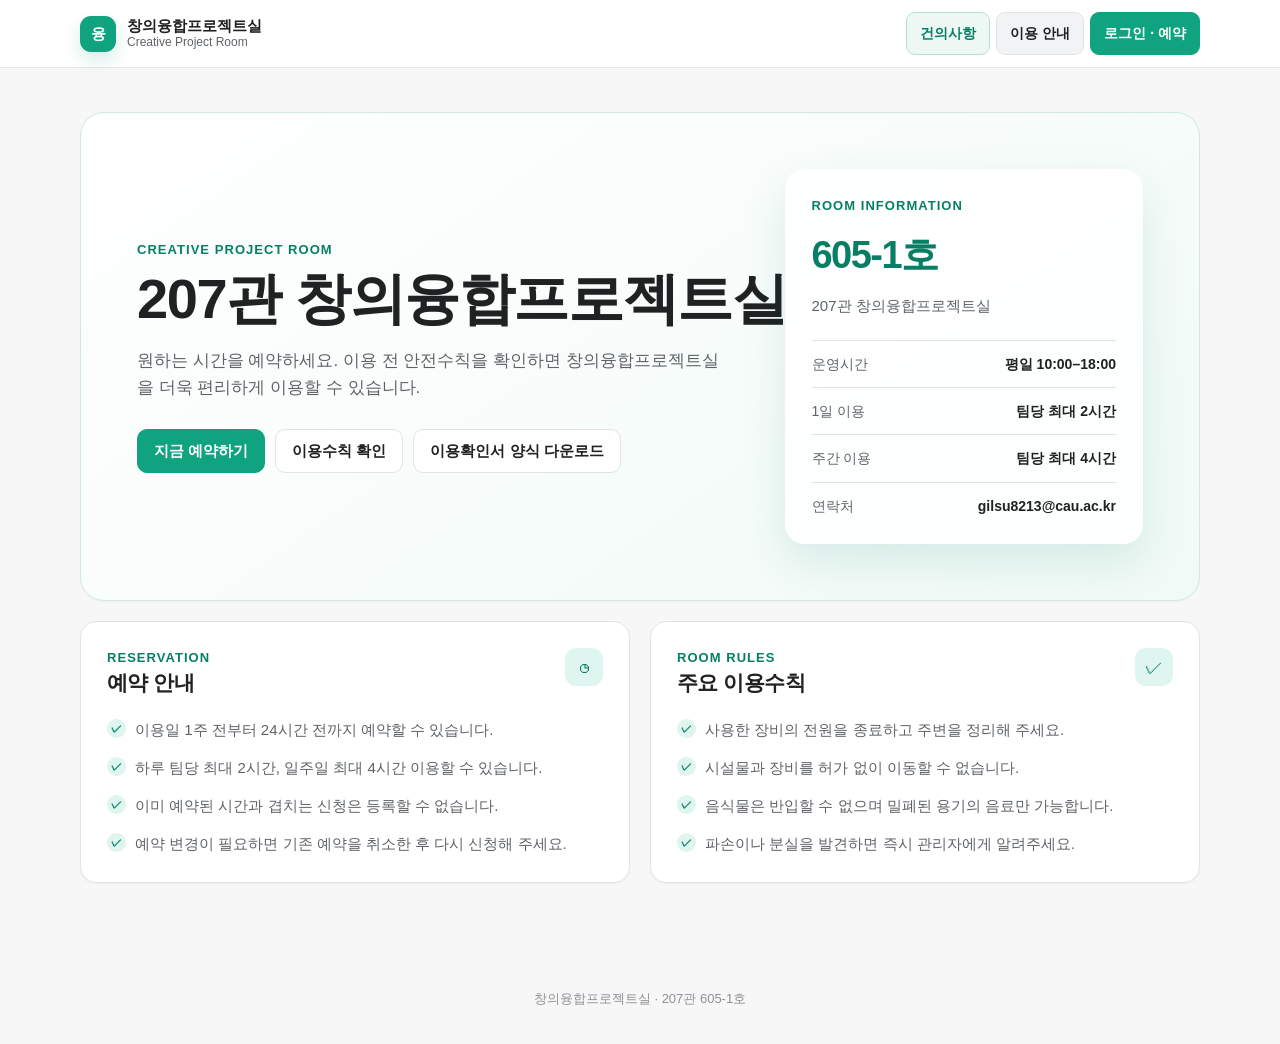
==== index.html @ ec9fcfc4 "0810_11" ====
<!DOCTYPE html>
<html lang="ko">
<head>
  <meta charset="UTF-8">
  <meta name="viewport" content="width=device-width, initial-scale=1.0">
  <meta
    name="description"
    content="창의융합프로젝트실 이용 안내와 온라인 예약 서비스"
  >
  <title>창의융합프로젝트실</title>
  <link rel="stylesheet" href="./styles/style.css?v=20260806-suggestion-titles">
</head>
<body>
  <header class="app-header">
    <a class="brand" href="./index.html" aria-label="창의융합프로젝트실 홈">
      <span class="brand-mark" aria-hidden="true">융</span>
      <span class="brand-copy">
        <strong>창의융합프로젝트실</strong>
        <small>Creative Project Room</small>
      </span>
    </a>

    <nav class="app-nav" aria-label="주요 메뉴">
      <a class="nav-suggestion" href="./suggestions.html">건의사항</a>
      <a href="./index.html" aria-current="page">이용 안내</a>
      <a class="nav-primary" href="./login.html">로그인 · 예약</a>
    </nav>
  </header>

  <main class="container">
    <section class="hero">
      <div class="hero-copy">
        <p class="eyebrow">Creative Project Room</p>
        <h1>207관 창의융합프로젝트실</h1>
        <p>
          원하는 시간을 예약하세요. 이용 전 안전수칙을 확인하면
          창의융합프로젝트실을 더욱 편리하게 이용할 수 있습니다.
        </p>

        <div class="hero-actions">
          <a class="button" href="./login.html">지금 예약하기</a>
          <a class="button button-secondary" href="#rules">이용수칙 확인</a>
          <a
            class="button button-secondary"
            href="./forms/usage-report-form.html"
            download="창의융합프로젝트실_이용확인서_양식.html"
          >이용확인서 양식 다운로드</a>
        </div>
      </div>

      <aside class="room-panel" aria-label="호실 요약 정보">
        <p class="eyebrow">Room information</p>
        <div class="room-number">605-1호</div>
        <p class="muted">207관 창의융합프로젝트실</p>

        <div class="room-facts">
          <div class="room-fact">
            <span>운영시간</span>
            <strong>평일 10:00–18:00</strong>
          </div>
          <div class="room-fact">
            <span>1일 이용</span>
            <strong>팀당 최대 2시간</strong>
          </div>
          <div class="room-fact">
            <span>주간 이용</span>
            <strong>팀당 최대 4시간</strong>
          </div>
          <div class="room-fact">
            <span>연락처</span>
            <strong>gilsu8213@cau.ac.kr</strong>
          </div>
        </div>
      </aside>
    </section>

    <div class="info-grid" id="rules">
      <section class="card">
        <div class="card-header">
          <div>
            <p class="eyebrow">Reservation</p>
            <h2>예약 안내</h2>
          </div>
          <span class="icon-box" aria-hidden="true">◷</span>
        </div>

        <ul class="rule-list">
          <li>이용일 1주 전부터 24시간 전까지 예약할 수 있습니다.</li>
          <li>하루 팀당 최대 2시간, 일주일 최대 4시간 이용할 수 있습니다.</li>
          <li>이미 예약된 시간과 겹치는 신청은 등록할 수 없습니다.</li>
          <li>예약 변경이 필요하면 기존 예약을 취소한 후 다시 신청해 주세요.</li>
        </ul>
      </section>

      <section class="card">
        <div class="card-header">
          <div>
            <p class="eyebrow">Room rules</p>
            <h2>주요 이용수칙</h2>
          </div>
          <span class="icon-box" aria-hidden="true">✓</span>
        </div>

        <ul class="rule-list">
          <li>사용한 장비의 전원을 종료하고 주변을 정리해 주세요.</li>
          <li>시설물과 장비를 허가 없이 이동할 수 없습니다.</li>
          <li>음식물은 반입할 수 없으며 밀폐된 용기의 음료만 가능합니다.</li>
          <li>파손이나 분실을 발견하면 즉시 관리자에게 알려주세요.</li>
        </ul>
      </section>
    </div>
  </main>

  <footer class="footer-note">
    창의융합프로젝트실 · 207관 605-1호
  </footer>
</body>
</html>
---- styles/style.css ----
:root {
  color-scheme: light;
  --bg: #f7f7f8;
  --surface: #ffffff;
  --surface-soft: #f2f3f5;
  --surface-accent: #edf8f5;
  --text: #202123;
  --text-soft: #5f6368;
  --text-faint: #8e9196;
  --border: #e2e3e5;
  --border-strong: #c9cbd0;
  --brand: #10a37f;
  --brand-dark: #087f65;
  --brand-soft: #dff5ef;
  --danger: #d92d20;
  --danger-dark: #b42318;
  --warning: #b54708;
  --warning-soft: #fff4e5;
  --success: #067647;
  --success-soft: #e9f8f0;
  --info: #175cd3;
  --info-soft: #eef4ff;
  --shadow-sm: 0 1px 2px rgba(16, 24, 40, 0.04);
  --shadow-md: 0 12px 32px rgba(16, 24, 40, 0.08);
  --radius-sm: 10px;
  --radius-md: 16px;
  --radius-lg: 24px;
}

* {
  box-sizing: border-box;
}

html {
  min-width: 320px;
  scroll-behavior: smooth;
}

body {
  min-height: 100vh;
  margin: 0;
  color: var(--text);
  background: var(--bg);
  font-family: Inter, Pretendard, -apple-system, BlinkMacSystemFont, "Segoe UI",
    Roboto, "Noto Sans KR", "Apple SD Gothic Neo", Arial, sans-serif;
  font-size: 15px;
  line-height: 1.6;
  -webkit-font-smoothing: antialiased;
}

a {
  color: inherit;
  text-decoration: none;
}

button,
input,
select,
textarea {
  font: inherit;
}

button,
.button {
  display: inline-flex;
  min-height: 44px;
  align-items: center;
  justify-content: center;
  gap: 8px;
  padding: 10px 16px;
  border: 1px solid var(--brand);
  border-radius: var(--radius-sm);
  color: #ffffff;
  background: var(--brand);
  font-weight: 700;
  line-height: 1.2;
  cursor: pointer;
  transition: background 160ms ease, border-color 160ms ease,
    box-shadow 160ms ease, transform 160ms ease;
}

button:hover,
.button:hover {
  border-color: var(--brand-dark);
  background: var(--brand-dark);
}

button:active,
.button:active {
  transform: translateY(1px);
}

button:focus-visible,
.button:focus-visible,
input:focus-visible,
select:focus-visible,
textarea:focus-visible,
a:focus-visible {
  outline: 3px solid rgba(16, 163, 127, 0.22);
  outline-offset: 2px;
}

button:disabled {
  opacity: 0.55;
  cursor: wait;
}

.button-secondary,
button.button-secondary,
.header-button {
  border-color: var(--border);
  color: var(--text);
  background: var(--surface);
}

.button-secondary:hover,
button.button-secondary:hover,
.header-button:hover {
  border-color: var(--border-strong);
  color: var(--text);
  background: var(--surface-soft);
}

.danger-button,
button.danger-button,
.cancel-button {
  border-color: #f0b4ae;
  color: var(--danger-dark);
  background: #fff5f4;
}

.danger-button:hover,
button.danger-button:hover,
.cancel-button:hover {
  border-color: var(--danger);
  color: #ffffff;
  background: var(--danger);
}

h1,
h2,
h3,
h4,
p {
  margin-top: 0;
}

h1,
h2,
h3,
h4 {
  letter-spacing: -0.025em;
  line-height: 1.3;
}

h1 {
  margin-bottom: 10px;
  font-size: clamp(28px, 4vw, 42px);
}

h2 {
  margin-bottom: 8px;
  font-size: 21px;
}

h3 {
  margin-bottom: 8px;
  font-size: 17px;
}

h4 {
  margin-bottom: 10px;
  font-size: 15px;
}

.muted {
  color: var(--text-soft);
}

.eyebrow {
  margin-bottom: 8px;
  color: var(--brand-dark);
  font-size: 13px;
  font-weight: 800;
  letter-spacing: 0.08em;
  text-transform: uppercase;
}

.container {
  width: min(1120px, calc(100% - 40px));
  margin: 0 auto;
  padding: 44px 0 72px;
}

.app-header {
  position: sticky;
  z-index: 30;
  top: 0;
  display: flex;
  min-height: 68px;
  align-items: center;
  justify-content: space-between;
  gap: 24px;
  padding: 12px max(24px, calc((100% - 1120px) / 2));
  border-bottom: 1px solid rgba(226, 227, 229, 0.9);
  background: rgba(255, 255, 255, 0.92);
  backdrop-filter: blur(14px);
}

.brand {
  display: inline-flex;
  min-width: 0;
  align-items: center;
  gap: 11px;
}

.brand-mark {
  display: inline-flex;
  width: 36px;
  height: 36px;
  flex: 0 0 36px;
  align-items: center;
  justify-content: center;
  border-radius: 11px;
  color: #ffffff;
  background: var(--brand);
  font-size: 15px;
  font-weight: 900;
  box-shadow: 0 8px 18px rgba(16, 163, 127, 0.18);
}

.brand-copy {
  display: grid;
  line-height: 1.25;
}

.brand-copy strong {
  overflow: hidden;
  font-size: 15px;
  text-overflow: ellipsis;
  white-space: nowrap;
}

.brand-copy small {
  color: var(--text-soft);
  font-size: 12px;
}

.app-nav {
  display: flex;
  align-items: center;
  gap: 6px;
}

.app-nav a,
.app-nav button {
  min-height: 40px;
  padding: 9px 13px;
  border: 1px solid transparent;
  border-radius: 9px;
  color: var(--text-soft);
  background: transparent;
  font-size: 14px;
  font-weight: 700;
}

.app-nav a:hover,
.app-nav button:hover,
.app-nav a[aria-current="page"] {
  border-color: var(--border);
  color: var(--text);
  background: var(--surface-soft);
}

.app-nav .nav-suggestion {
  border-color: #b7ded4;
  color: var(--brand-dark);
  background: var(--surface-accent);
}

.app-nav .nav-suggestion:hover {
  border-color: var(--brand);
  color: #ffffff;
  background: var(--brand);
}

.app-nav .nav-primary {
  border-color: var(--brand);
  color: #ffffff;
  background: var(--brand);
}

.app-nav .nav-primary:hover {
  border-color: var(--brand-dark);
  color: #ffffff;
  background: var(--brand-dark);
}

.page-heading {
  display: flex;
  align-items: end;
  justify-content: space-between;
  gap: 24px;
  margin-bottom: 28px;
}

.page-heading h1 {
  margin-bottom: 7px;
}

.page-heading p {
  max-width: 680px;
  margin-bottom: 0;
  color: var(--text-soft);
}

.card {
  padding: 26px;
  border: 1px solid var(--border);
  border-radius: var(--radius-md);
  background: var(--surface);
  box-shadow: var(--shadow-sm);
}

.card + .card {
  margin-top: 20px;
}

.card-header {
  display: flex;
  align-items: start;
  justify-content: space-between;
  gap: 16px;
  margin-bottom: 22px;
}

.card-header h2,
.card-header p {
  margin-bottom: 0;
}

.icon-box {
  display: inline-flex;
  width: 38px;
  height: 38px;
  flex: 0 0 38px;
  align-items: center;
  justify-content: center;
  border-radius: 11px;
  color: var(--brand-dark);
  background: var(--brand-soft);
  font-size: 18px;
}

form {
  display: grid;
  gap: 18px;
}

.form-grid {
  display: grid;
  grid-template-columns: repeat(2, minmax(0, 1fr));
  gap: 18px;
}

.field,
label {
  display: grid;
  gap: 7px;
  color: #34363a;
  font-size: 14px;
  font-weight: 700;
}

.field-full {
  grid-column: 1 / -1;
}

input,
select,
textarea {
  width: 100%;
  min-height: 46px;
  padding: 11px 13px;
  border: 1px solid var(--border-strong);
  border-radius: var(--radius-sm);
  color: var(--text);
  background: var(--surface);
  font-size: 15px;
  font-weight: 400;
  outline: none;
  transition: border-color 160ms ease, box-shadow 160ms ease;
}

input::placeholder,
textarea::placeholder {
  color: #a0a3a8;
}

input:hover,
select:hover,
textarea:hover {
  border-color: #aeb1b7;
}

input:focus,
select:focus,
textarea:focus {
  border-color: var(--brand);
  box-shadow: 0 0 0 3px rgba(16, 163, 127, 0.12);
}

input[aria-invalid="true"],
textarea[aria-invalid="true"] {
  border-color: #dc2626;
  box-shadow: 0 0 0 3px rgba(220, 38, 38, 0.1);
}

.professor-name-input {
  display: flex;
  overflow: hidden;
  width: min(100%, 175px);
  min-width: 0;
  border: 1px solid var(--border-strong);
  border-radius: var(--radius-sm);
  background: var(--surface);
  transition: border-color 160ms ease, box-shadow 160ms ease;
}

.professor-name-input:hover {
  border-color: #aeb1b7;
}

.professor-name-input:focus-within {
  border-color: var(--brand);
  box-shadow: 0 0 0 3px rgba(16, 163, 127, 0.12);
}

.professor-name-input input {
  flex: 1 1 88px;
  width: 88px;
  min-width: 0;
  border: 0;
  border-radius: 0;
  box-shadow: none;
}

.professor-name-input input:hover,
.professor-name-input input:focus {
  border-color: transparent;
  box-shadow: none;
}

.professor-name-suffix {
  display: inline-flex;
  flex: 0 0 auto;
  align-items: center;
  padding: 0 14px;
  border-left: 1px solid var(--border);
  color: var(--text-soft);
  background: var(--surface-soft);
  font-size: 14px;
  font-weight: 700;
  user-select: none;
}

.professor-name-input:has(input[aria-invalid="true"]) {
  border-color: #dc2626;
  box-shadow: 0 0 0 3px rgba(220, 38, 38, 0.1);
}

button[aria-invalid="true"],
.checkbox-label input[aria-invalid="true"] {
  outline: 2px solid #dc2626;
  outline-offset: 2px;
}

textarea {
  min-height: 110px;
  resize: vertical;
}

input[type="file"] {
  min-height: auto;
  padding: 8px;
  background: var(--surface-soft);
}

input[type="file"]::file-selector-button {
  margin-right: 10px;
  padding: 7px 11px;
  border: 1px solid var(--border);
  border-radius: 8px;
  color: var(--text);
  background: var(--surface);
  font-weight: 700;
  cursor: pointer;
}

.checkbox-label {
  display: flex;
  align-items: flex-start;
  gap: 10px;
  padding: 13px 14px;
  border: 1px solid var(--border);
  border-radius: var(--radius-sm);
  color: var(--text-soft);
  background: var(--surface-soft);
  font-weight: 500;
}

.checkbox-label input {
  width: 18px;
  min-height: 18px;
  margin-top: 2px;
  accent-color: var(--brand);
}

.reservation-rules-notice {
  padding: 18px 20px;
  border: 1px solid #f1d3a8;
  border-radius: var(--radius-sm);
  background: #fffaf2;
}

.reservation-rules-heading {
  display: flex;
  align-items: flex-start;
  gap: 12px;
}

.reservation-rules-icon {
  display: inline-flex;
  width: 24px;
  height: 24px;
  flex: 0 0 24px;
  align-items: center;
  justify-content: center;
  border-radius: 50%;
  color: #ffffff;
  background: var(--warning);
  font-size: 14px;
  font-weight: 900;
  line-height: 1;
}

.reservation-rules-heading h3 {
  margin: 0;
  font-size: 16px;
}

.reservation-rules-heading p {
  margin: 2px 0 0;
  color: var(--text-soft);
  font-size: 13px;
}

.reservation-rules-list {
  display: grid;
  gap: 7px;
  margin: 14px 0 0;
  padding-left: 22px;
  color: var(--text-soft);
  font-size: 14px;
}

.reservation-rules-list li::marker {
  color: var(--warning);
}

.form-actions {
  display: flex;
  align-items: center;
  justify-content: flex-end;
  gap: 10px;
}

.form-actions button {
  min-width: 132px;
}

.headcount-fieldset {
  min-width: 0;
  margin: 0;
  padding: 0;
  border: 0;
}

.headcount-fieldset legend {
  padding: 0;
  color: #34363a;
  font-size: 14px;
  font-weight: 700;
}

.field-help {
  margin: 2px 0 0;
  color: var(--text-soft);
  font-size: 13px;
  font-weight: 400;
}

.reservation-calendar {
  position: relative;
}

.reservation-date-heading {
  display: flex;
  align-items: center;
  justify-content: flex-start;
  gap: 8px 16px;
  flex-wrap: wrap;
}

.calendar-status-legend {
  display: flex;
  align-items: center;
  gap: 12px;
  color: var(--text-soft);
  font-size: 11px;
  font-weight: 500;
}

.calendar-status-legend span {
  display: inline-flex;
  align-items: center;
  gap: 5px;
  white-space: nowrap;
}

.calendar-status-legend i {
  display: inline-block;
  width: 11px;
  height: 11px;
  border: 1px solid var(--border-strong);
  border-radius: 3px;
  background: #ffffff;
}

.calendar-status-legend i.selected {
  border-color: var(--brand);
  background: var(--brand);
}

.calendar-status-legend i.unavailable {
  border-color: #d7d9dc;
  background: #e8e9eb;
}

.calendar-input {
  display: flex;
  width: 100%;
  min-height: 46px;
  align-items: center;
  justify-content: space-between;
  padding: 11px 13px;
  border: 1px solid var(--border-strong);
  border-radius: var(--radius-sm);
  color: var(--text-faint) !important;
  background: #ffffff !important;
  box-shadow: none;
  font-size: 15px;
  font-weight: 400;
  text-align: left;
}

.calendar-input:hover,
.calendar-input[aria-expanded="true"] {
  border-color: var(--brand);
  color: var(--text) !important;
  background: #ffffff !important;
}

.calendar-input[aria-expanded="true"] {
  box-shadow: 0 0 0 3px rgba(16, 163, 127, 0.12);
}

.calendar-input.has-value {
  color: var(--text) !important;
}

.calendar-icon {
  display: block;
  width: 17px;
  height: 17px;
  flex: 0 0 17px;
  color: var(--text);
  fill: none;
  stroke: currentColor;
  stroke-linecap: round;
  stroke-linejoin: round;
  stroke-width: 1.8;
}

.calendar-popover {
  position: absolute;
  z-index: 40;
  top: calc(100% + 6px);
  left: 0;
  width: min(320px, calc(100vw - 56px));
  padding: 14px;
  border: 1px solid var(--border-strong);
  border-radius: 12px;
  background: #ffffff;
  box-shadow: var(--shadow-md);
}

.calendar-popover[hidden] {
  display: none;
}

.calendar-header {
  display: grid;
  grid-template-columns: 34px minmax(0, 1fr) 34px;
  align-items: center;
  gap: 8px;
  margin-bottom: 10px;
}

.calendar-header strong {
  color: var(--text);
  text-align: center;
  font-size: 14px;
}

.calendar-header button {
  min-width: 34px;
  min-height: 34px;
  padding: 0;
  border-color: transparent;
  color: var(--text) !important;
  background: #ffffff !important;
  box-shadow: none;
  font-size: 22px;
}

.calendar-header button:not(:disabled):hover {
  border-color: var(--border);
  background: var(--surface-soft) !important;
}

.calendar-header button:disabled {
  color: #c3c5c9 !important;
  background: #ffffff !important;
  cursor: not-allowed;
  opacity: 1;
}

.calendar-weekdays,
.calendar-days {
  display: grid;
  grid-template-columns: repeat(7, minmax(0, 1fr));
  gap: 4px;
}

.calendar-weekdays {
  margin-bottom: 5px;
}

.calendar-weekdays span {
  color: var(--text-soft);
  text-align: center;
  font-size: 12px;
  font-weight: 700;
}

.calendar-weekdays span:first-child,
.calendar-weekdays span:last-child {
  color: #9a9da2;
}

.calendar-day,
.calendar-day-empty {
  min-width: 0;
  min-height: 34px;
}

.calendar-day {
  padding: 0;
  border-color: transparent;
  border-radius: 8px;
  color: var(--text) !important;
  background: #ffffff !important;
  box-shadow: none;
  font-size: 13px;
  font-weight: 600;
}

.calendar-day:not(:disabled):hover {
  border-color: var(--brand);
  color: var(--brand-dark) !important;
  background: var(--surface-accent) !important;
}

.calendar-day.selected {
  border-color: var(--brand);
  color: #ffffff !important;
  background: var(--brand) !important;
}

.calendar-day:disabled,
.calendar-day.weekend,
.calendar-day.outside-range {
  border-color: transparent;
  color: #a9acb1 !important;
  background: #eceef0 !important;
  cursor: not-allowed;
  opacity: 1;
  transform: none;
}

.headcount-picker {
  display: grid;
  grid-template-columns: repeat(10, minmax(48px, 1fr));
  gap: 8px;
  margin-top: 8px;
}

.headcount-picker button {
  min-width: 0;
  min-height: 44px;
  padding: 9px 6px;
  border-color: var(--border-strong);
  color: var(--text-soft);
  background: var(--surface);
  font-size: 14px;
}

.headcount-picker button:hover {
  border-color: var(--brand);
  color: var(--brand-dark);
  background: var(--surface-accent);
}

.headcount-picker button.selected {
  border-color: var(--brand);
  color: #ffffff;
  background: var(--brand);
  box-shadow: 0 5px 14px rgba(16, 163, 127, 0.2);
}

.participants-section {
  padding: 20px;
  border: 1px solid #cfe8e1;
  border-radius: 14px;
  background: #f7fcfa;
}

.participants-section[hidden] {
  display: none;
}

.participants-heading {
  display: flex;
  align-items: flex-start;
  justify-content: space-between;
  gap: 16px;
}

.participants-heading h3,
.participants-heading p {
  margin-bottom: 0;
}

.participant-fields {
  display: grid;
  gap: 12px;
  margin-top: 16px;
}

.participant-card {
  display: grid;
  grid-template-columns: 46px minmax(0, 1fr);
  align-items: center;
  gap: 14px;
  padding: 15px;
  border: 1px solid var(--border);
  border-radius: 12px;
  background: var(--surface);
}

.participant-number {
  display: inline-flex;
  width: 40px;
  height: 40px;
  align-items: center;
  justify-content: center;
  border-radius: 50%;
  color: var(--brand-dark);
  background: var(--brand-soft);
  font-size: 13px;
  font-weight: 900;
}

.participant-primary-info {
  display: grid;
  grid-template-columns: repeat(3, minmax(0, 1fr));
  gap: 8px 18px;
}

.participant-primary-info span {
  display: block;
  color: var(--text-faint);
  font-size: 12px;
}

.participant-primary-info strong {
  display: block;
  color: var(--text);
  font-size: 14px;
}

.participant-inputs {
  display: grid;
  grid-template-columns: repeat(3, minmax(0, 1fr));
  gap: 12px;
}

.participant-inputs label {
  font-size: 13px;
}

.participant-inputs input {
  min-height: 42px;
  font-size: 14px;
}

.time-slot-fieldset {
  min-width: 0;
  margin: 0;
  padding: 0;
  border: 0;
}

.time-slot-fieldset legend {
  padding: 0;
  color: #34363a;
  font-size: 14px;
  font-weight: 700;
}

.time-slot-legend {
  display: flex;
  flex-wrap: wrap;
  gap: 14px;
  margin: 12px 0;
  color: var(--text-soft);
  font-size: 12px;
  font-weight: 500;
}

.time-slot-legend span {
  display: inline-flex;
  align-items: center;
  gap: 6px;
}

.time-slot-legend i {
  display: inline-block;
  width: 11px;
  height: 11px;
  border: 1px solid var(--border-strong);
  border-radius: 3px;
  background: var(--surface);
}

.time-slot-legend i.selected {
  border-color: var(--brand);
  background: var(--brand);
}

.time-slot-legend i.unavailable {
  border-color: #d0d2d6;
  background: #dfe1e4;
}

.reservation-date-fieldset {
  min-width: 0;
  margin: 0;
  padding: 0;
  border: 0;
}

.reservation-date-fieldset legend {
  padding: 0;
  color: #34363a;
  font-size: 14px;
  font-weight: 700;
}

.reservation-date-picker {
  display: grid;
  grid-template-columns: repeat(7, minmax(72px, 1fr));
  gap: 8px;
  margin-top: 8px;
}

.time-choice-columns {
  display: grid;
  grid-template-columns: repeat(2, minmax(0, 1fr));
  gap: 20px;
}

.time-choice-group {
  min-width: 0;
}

.time-choice-group h3 {
  margin: 0;
  color: var(--text);
  font-size: 14px;
  font-weight: 800;
}

.time-choice-picker {
  display: grid;
  grid-template-columns: repeat(4, minmax(48px, 1fr));
  gap: 8px;
  margin-top: 8px;
}

.reservation-date-picker button,
.time-choice-picker button {
  min-width: 0;
  min-height: 44px;
  padding: 9px 6px;
  border-color: var(--border-strong);
  color: var(--text-soft) !important;
  background: #ffffff !important;
  font-size: 14px;
}

.reservation-date-picker button span,
.time-choice-picker button span {
  font-size: 14px;
  font-weight: 700;
  white-space: nowrap;
}

.reservation-date-picker button small {
  display: block;
  margin-top: 2px;
  color: var(--text-faint);
  font-size: 11px;
  font-weight: 500;
}

.reservation-date-picker button:not(:disabled):hover,
.time-choice-picker button:not(:disabled):hover {
  border-color: var(--brand);
  color: var(--brand-dark) !important;
  background: var(--surface-accent) !important;
}

.reservation-date-picker button.selected,
.time-choice-picker button.selected {
  border-color: var(--brand);
  color: #ffffff !important;
  background: var(--brand) !important;
  box-shadow: 0 5px 14px rgba(16, 163, 127, 0.2);
}

.reservation-date-picker button.selected small {
  color: rgba(255, 255, 255, 0.82);
}

.reservation-date-picker button:disabled,
.time-choice-picker button:disabled {
  border-color: #d7d9dc;
  color: #8b8e93 !important;
  background: #e8e9eb !important;
  box-shadow: none;
  cursor: not-allowed;
  opacity: 1;
  transform: none;
}

.reservation-date-picker button:disabled small {
  color: #92959a;
}

.final-time-summary {
  display: flex;
  align-items: center;
  justify-content: space-between;
  gap: 16px;
  margin-top: 16px;
  padding: 13px 15px;
  border: 1px solid var(--border);
  border-radius: 10px;
  color: var(--text-soft);
  background: var(--surface-soft);
  font-size: 14px;
}

.final-time-summary strong {
  color: var(--text);
  text-align: right;
}

.final-time-summary.complete {
  border-color: #b9ded4;
  background: var(--brand-soft);
}

.final-time-summary.complete strong {
  color: var(--brand-dark);
}

.time-slot-message {
  min-height: 22px;
  margin: 10px 0 0;
  color: var(--text-soft);
  font-size: 13px;
  font-weight: 500;
}

.time-slot-message.success {
  color: var(--success);
}

.time-slot-message.error {
  color: var(--danger-dark);
}

.form-message,
[id$="-message"] {
  min-height: 24px;
  margin: 14px 0 0;
  color: var(--text-soft);
  font-size: 14px;
}

.form-message.success,
[id$="-message"].success {
  color: var(--success);
}

.form-message.error,
[id$="-message"].error,
.error-message {
  color: var(--danger-dark);
}

.message {
  padding: 13px 15px;
  margin-bottom: 20px;
  border: 1px solid #c7d7fe;
  border-radius: var(--radius-sm);
  color: var(--info);
  background: var(--info-soft);
}

.message:empty {
  display: none;
}

.message.error-message {
  border-color: #fecdca;
  background: #fff4f3;
}

/* Login */
.auth-page {
  display: grid;
  min-height: 100vh;
  place-items: center;
  padding: 28px;
  background:
    radial-gradient(circle at 15% 15%, rgba(16, 163, 127, 0.11), transparent 28%),
    radial-gradient(circle at 85% 85%, rgba(16, 163, 127, 0.08), transparent 30%),
    var(--bg);
}

.auth-shell {
  display: grid;
  width: min(960px, 100%);
  min-height: 660px;
  grid-template-columns: minmax(0, 0.92fr) minmax(420px, 1.08fr);
  overflow: hidden;
  border: 1px solid var(--border);
  border-radius: var(--radius-lg);
  background: var(--surface);
  box-shadow: var(--shadow-md);
}

.auth-intro {
  display: flex;
  flex-direction: column;
  justify-content: space-between;
  padding: 44px;
  color: #ffffff;
  background: linear-gradient(145deg, #087f65, #10a37f 62%, #36b99a);
}

.auth-intro .brand-mark {
  color: var(--brand-dark);
  background: #ffffff;
}

.auth-intro .brand-copy small {
  color: rgba(255, 255, 255, 0.76);
}

.auth-intro-copy h1 {
  max-width: 420px;
  margin-bottom: 16px;
  font-size: clamp(30px, 4vw, 44px);
}

.auth-intro-copy p {
  max-width: 410px;
  margin-bottom: 0;
  color: rgba(255, 255, 255, 0.82);
  font-size: 16px;
}

.auth-note {
  margin-bottom: 0;
  color: rgba(255, 255, 255, 0.76);
  font-size: 13px;
}

.auth-card {
  display: flex;
  min-width: 0;
  flex-direction: column;
  justify-content: center;
  padding: 44px;
}

.auth-tabs {
  display: grid;
  grid-template-columns: repeat(2, 1fr);
  gap: 4px;
  margin-bottom: 28px;
  padding: 4px;
  border-radius: 12px;
  background: var(--surface-soft);
}

.auth-tab {
  min-height: 40px;
  border-color: transparent;
  color: var(--text-soft);
  background: transparent;
}

.auth-tab:hover {
  border-color: transparent;
  color: var(--text);
  background: rgba(255, 255, 255, 0.7);
}

.auth-tab.active {
  border-color: var(--border);
  color: var(--text);
  background: var(--surface);
  box-shadow: var(--shadow-sm);
}

.auth-panel[hidden] {
  display: none;
}

.auth-panel h2 {
  margin-bottom: 5px;
  font-size: 25px;
}

.auth-panel > p {
  margin-bottom: 24px;
  color: var(--text-soft);
}

.auth-panel form button[type="submit"] {
  width: 100%;
  margin-top: 4px;
}

/* Home */
.hero {
  display: grid;
  min-height: 440px;
  grid-template-columns: minmax(0, 1.25fr) minmax(300px, 0.75fr);
  align-items: center;
  gap: 50px;
  padding: 56px;
  overflow: hidden;
  border: 1px solid #cfe8e1;
  border-radius: var(--radius-lg);
  background: linear-gradient(145deg, #ffffff 0%, #f0faf7 100%);
  box-shadow: var(--shadow-sm);
}

.hero h1 {
  max-width: none;
  margin-bottom: 18px;
  font-size: clamp(36px, 5.3vw, 56px);
  line-height: 1.08;
  white-space: nowrap;
}

.hero-copy > p:not(.eyebrow) {
  max-width: 620px;
  margin-bottom: 28px;
  color: var(--text-soft);
  font-size: 17px;
}

.hero-actions {
  display: flex;
  flex-wrap: wrap;
  gap: 10px;
}

.room-panel {
  padding: 26px;
  border: 1px solid rgba(255, 255, 255, 0.9);
  border-radius: 20px;
  background: rgba(255, 255, 255, 0.82);
  box-shadow: 0 18px 45px rgba(8, 127, 101, 0.12);
}

.room-panel .room-number {
  margin-bottom: 8px;
  color: var(--brand-dark);
  font-size: 38px;
  font-weight: 900;
  letter-spacing: -0.04em;
}

.room-facts {
  display: grid;
  gap: 12px;
  margin-top: 22px;
}

.room-fact {
  display: flex;
  align-items: center;
  justify-content: space-between;
  gap: 16px;
  padding-top: 12px;
  border-top: 1px solid var(--border);
  color: var(--text-soft);
  font-size: 14px;
}

.room-fact strong {
  color: var(--text);
}

.info-grid {
  display: grid;
  grid-template-columns: repeat(2, minmax(0, 1fr));
  gap: 20px;
  margin-top: 20px;
}

.info-grid > .card {
  height: 100%;
}

.info-grid > .card + .card {
  margin-top: 0;
}

.rule-list {
  display: grid;
  gap: 14px;
  margin: 22px 0 0;
  padding: 0;
  list-style: none;
}

.rule-list li {
  position: relative;
  padding-left: 28px;
  color: var(--text-soft);
}

.rule-list li::before {
  position: absolute;
  top: 1px;
  left: 0;
  display: inline-flex;
  width: 19px;
  height: 19px;
  align-items: center;
  justify-content: center;
  border-radius: 50%;
  color: var(--brand-dark);
  background: var(--brand-soft);
  content: "✓";
  font-size: 11px;
  font-weight: 900;
}

/* Reservation */
.reservation-layout {
  display: grid;
  grid-template-columns: minmax(0, 1fr);
  align-items: start;
}

.sidebar-stack {
  position: sticky;
  top: 92px;
}

.sidebar-stack .card {
  padding: 22px;
}

.sidebar-stack form {
  gap: 12px;
}

.sidebar-stack button {
  width: 100%;
}

#booked-slots {
  display: grid;
  gap: 10px;
  margin-top: 16px;
}

#booked-slots > p,
.booked-slot {
  margin: 0;
  padding: 11px 12px;
  border: 1px solid var(--border);
  border-radius: 10px;
  color: var(--text-soft);
  background: var(--surface-soft);
  font-size: 13px;
}

.booked-slot strong,
.booked-slot span {
  display: block;
}

.booked-slot strong {
  color: var(--text);
}

.form-card {
  padding: 32px;
}

/* My reservations */
#reservation-list {
  display: grid;
  gap: 20px;
}

#reservation-list .card + .card {
  margin-top: 0;
}

.reservation-card {
  padding: 28px;
}

.reservation-heading {
  display: flex;
  align-items: flex-start;
  justify-content: space-between;
  gap: 16px;
  padding-bottom: 18px;
  border-bottom: 1px solid var(--border);
}

.reservation-heading h2,
.reservation-heading h3,
.reservation-heading p {
  margin-bottom: 0;
}

.reservation-status-group {
  display: flex;
  flex-wrap: wrap;
  justify-content: flex-end;
  gap: 7px;
}

.reservation-meta {
  display: grid;
  grid-template-columns: repeat(4, minmax(0, 1fr));
  gap: 12px;
  margin: 18px 0;
}

.meta-item {
  padding: 13px;
  border-radius: 11px;
  background: var(--surface-soft);
}

.meta-item span {
  display: block;
  margin-bottom: 3px;
  color: var(--text-faint);
  font-size: 12px;
}

.meta-item strong {
  display: block;
  overflow-wrap: anywhere;
  font-size: 14px;
}

.workflow-grid {
  display: grid;
  grid-template-columns: repeat(3, minmax(0, 1fr));
  gap: 14px;
  margin-top: 22px;
}

.workflow-panel {
  padding: 18px;
  border: 1px solid var(--border);
  border-radius: 13px;
  background: #fcfcfd;
}

.workflow-panel h3 {
  margin-bottom: 4px;
}

.workflow-panel > p {
  margin-bottom: 14px;
  color: var(--text-soft);
  font-size: 13px;
}

.workflow-panel form {
  gap: 10px;
}

.workflow-panel input,
.workflow-panel textarea {
  min-height: 42px;
  font-size: 14px;
}

.workflow-panel textarea {
  min-height: 75px;
}

.workflow-panel button {
  width: 100%;
}

.participant-upload-list {
  display: grid;
  gap: 10px;
  margin-top: 12px;
}

.participant-upload-row {
  display: grid;
  gap: 10px;
  padding: 12px;
  border: 1px solid var(--border);
  border-radius: 10px;
  background: var(--surface);
}

.participant-upload-name {
  display: flex;
  align-items: center;
  justify-content: space-between;
  gap: 10px;
}

.participant-upload-name span {
  color: var(--text-soft);
  font-size: 12px;
}

.participant-upload-row form {
  gap: 8px;
}

.workflow-state-note,
.workflow-status-description,
.workflow-review-note {
  display: block;
  padding: 10px 11px;
  border-radius: 9px;
  color: var(--text-soft);
  background: var(--surface-soft);
  font-size: 12px;
}

.workflow-review-note {
  color: var(--danger-dark);
  background: #fff4f3;
}

.reservation-actions {
  display: flex;
  justify-content: flex-end;
}

/* Suggestions */
.suggestion-layout {
  display: grid;
  grid-template-columns: minmax(280px, 0.8fr) minmax(0, 1.45fr);
  align-items: start;
  gap: 20px;
}

.suggestion-form-card {
  position: sticky;
  top: 92px;
}

.suggestion-form-card textarea {
  min-height: 210px;
}

.suggestion-form-card .optional {
  color: var(--text-faint);
  font-size: 12px;
  font-weight: 600;
}

.suggestion-login-prompt {
  display: grid;
  justify-items: start;
  gap: 8px;
  padding: 20px;
  border: 1px solid #cfe8e1;
  border-radius: 13px;
  background: var(--surface-accent);
}

.suggestion-login-prompt[hidden] {
  display: none;
}

.suggestion-login-prompt p {
  margin: 0 0 8px;
  color: var(--text-soft);
  font-size: 13px;
}

.suggestion-list-card {
  min-width: 0;
}

.suggestion-list-heading {
  display: flex;
  align-items: flex-start;
  justify-content: space-between;
  gap: 18px;
  padding-bottom: 20px;
  border-bottom: 1px solid var(--border);
}

.suggestion-list-heading h2,
.suggestion-list-heading p {
  margin-bottom: 0;
}

.suggestion-list-actions {
  display: flex;
  align-items: center;
  gap: 8px;
}

.suggestion-refresh-button {
  min-height: 36px;
  padding: 7px 11px;
  font-size: 12px;
}

.suggestion-list {
  display: grid;
  gap: 12px;
  padding-top: 20px;
}

.suggestion-post {
  padding: 20px;
  border: 1px solid var(--border);
  border-radius: 13px;
  background: var(--surface);
  transition: border-color 160ms ease, box-shadow 160ms ease;
}

.suggestion-post:hover {
  border-color: #cfe0db;
  box-shadow: var(--shadow-sm);
}

.suggestion-post-header {
  display: flex;
  align-items: flex-start;
  justify-content: space-between;
  gap: 14px;
}

.suggestion-post-header h3 {
  overflow-wrap: anywhere;
  margin-bottom: 5px;
  font-size: 17px;
}

.suggestion-post-header p {
  display: flex;
  flex-wrap: wrap;
  gap: 5px;
  margin: 0;
  color: var(--text-faint);
  font-size: 12px;
}

.suggestion-owner-badge {
  padding: 1px 6px;
  border-radius: 999px;
  color: var(--brand-dark);
  background: var(--brand-soft);
  font-weight: 800;
}

.suggestion-image-preview,
.suggestion-post-images {
  display: grid;
  grid-template-columns: repeat(3, minmax(0, 1fr));
  gap: 9px;
}

.suggestion-image-preview[hidden] {
  display: none;
}

.suggestion-image-preview {
  margin-bottom: 18px;
}

.suggestion-image-preview-item {
  min-width: 0;
  margin: 0;
}

.suggestion-image-preview-item img,
.suggestion-post-images img {
  display: block;
  width: 100%;
  aspect-ratio: 4 / 3;
  border: 1px solid var(--border);
  border-radius: 9px;
  background: var(--surface-soft);
  object-fit: cover;
}

.suggestion-image-preview-item figcaption {
  overflow: hidden;
  margin-top: 5px;
  color: var(--text-faint);
  font-size: 11px;
  text-overflow: ellipsis;
  white-space: nowrap;
}

.suggestion-post-images {
  margin-top: 12px;
}

.suggestion-post-images a {
  overflow: hidden;
  border-radius: 9px;
}

.suggestion-post-images a:hover img {
  border-color: var(--brand);
  filter: brightness(0.96);
}

.suggestion-image-error {
  margin: 12px 0 0;
  padding: 10px 12px;
  border-radius: 9px;
  color: var(--danger-dark);
  background: #fff4f3;
  font-size: 12px;
}

.suggestion-post-content {
  overflow-wrap: anywhere;
  margin: 16px 0 0;
  padding-top: 16px;
  border-top: 1px solid var(--border);
  color: var(--text-soft);
  line-height: 1.75;
  white-space: pre-wrap;
}

.suggestion-post-private {
  display: flex;
  align-items: center;
  gap: 7px;
  margin: 16px 0 0;
  padding: 13px 14px;
  border-top: 1px solid var(--border);
  border-radius: 0 0 9px 9px;
  color: var(--text-faint);
  background: var(--surface-soft);
  font-size: 13px;
  font-weight: 600;
}

.suggestion-delete-button {
  min-height: 34px;
  padding: 6px 10px;
  border-color: #f0b4ae;
  color: var(--danger-dark);
  background: #fff5f4;
  font-size: 12px;
}

.suggestion-delete-button:hover {
  border-color: var(--danger);
  color: #ffffff;
  background: var(--danger);
}

.suggestion-empty {
  display: grid;
  justify-items: center;
  gap: 5px;
  padding: 48px 20px;
  border: 1px dashed var(--border-strong);
  border-radius: 13px;
  color: var(--text-soft);
  background: var(--surface-soft);
  text-align: center;
}

.suggestion-empty > span {
  display: inline-flex;
  width: 42px;
  height: 42px;
  align-items: center;
  justify-content: center;
  margin-bottom: 5px;
  border-radius: 50%;
  color: var(--brand-dark);
  background: var(--brand-soft);
  font-size: 20px;
}

.suggestion-empty strong {
  color: var(--text);
}

.suggestion-empty p {
  margin: 0;
  font-size: 13px;
}

.suggestion-empty.is-error {
  border-color: #f0b4ae;
  color: var(--danger-dark);
  background: #fff5f4;
}

/* Admin */
.admin-calendar-card {
  overflow: hidden;
  padding: 0;
}

.admin-calendar-toolbar {
  display: flex;
  align-items: flex-end;
  justify-content: space-between;
  gap: 24px;
  padding: 26px;
  border-bottom: 1px solid var(--border);
}

.admin-calendar-toolbar h2,
.admin-calendar-toolbar p {
  margin-bottom: 0;
}

.admin-calendar-actions {
  display: flex;
  flex-wrap: wrap;
  align-items: center;
  justify-content: flex-end;
  gap: 10px;
}

.admin-calendar-actions > button,
.admin-calendar-navigation button {
  min-height: 40px;
  border-color: var(--border);
  color: var(--text);
  background: var(--surface);
}

.admin-calendar-actions > button:hover,
.admin-calendar-navigation button:hover {
  border-color: var(--border-strong);
  background: var(--surface-soft);
}

.admin-calendar-legend {
  display: inline-flex;
  align-items: center;
  gap: 7px;
  margin-right: 4px;
  color: var(--text-soft);
  font-size: 13px;
  font-weight: 700;
}

.admin-calendar-legend i {
  width: 9px;
  height: 9px;
  border-radius: 50%;
  background: var(--danger);
}

.admin-calendar-navigation {
  display: grid;
  grid-template-columns: 40px minmax(138px, auto) 40px;
  align-items: center;
  gap: 6px;
}

.admin-calendar-navigation button {
  padding: 8px;
  font-size: 22px;
}

.admin-calendar-navigation strong {
  text-align: center;
  font-size: 17px;
  white-space: nowrap;
}

.admin-calendar-scroll {
  width: 100%;
  overflow-x: auto;
}

.admin-calendar-grid {
  display: grid;
  min-width: 910px;
  grid-template-columns: repeat(7, minmax(130px, 1fr));
  background: var(--border);
  gap: 1px;
}

.admin-calendar-weekday {
  padding: 11px 8px;
  color: var(--text-soft);
  background: var(--surface-soft);
  text-align: center;
  font-size: 13px;
  font-weight: 800;
}

.admin-calendar-weekday.is-sunday {
  color: var(--danger);
}

.admin-calendar-weekday.is-saturday {
  color: var(--info);
}

.admin-calendar-day {
  min-width: 0;
  min-height: 170px;
  padding: 12px;
  background: var(--surface);
}

.admin-calendar-day.is-outside-month,
.admin-calendar-day.is-weekend {
  background: #fafafa;
}

.admin-calendar-day.is-today {
  box-shadow: inset 0 0 0 2px var(--brand);
}

.admin-calendar-date {
  display: flex;
  min-height: 27px;
  align-items: center;
  justify-content: space-between;
  gap: 8px;
  margin-bottom: 8px;
  font-size: 14px;
  font-weight: 850;
}

.admin-calendar-date small {
  padding: 2px 7px;
  border-radius: 999px;
  color: var(--brand-dark);
  background: var(--brand-soft);
  font-size: 10px;
}

.admin-calendar-day.is-weekend .admin-calendar-date {
  color: var(--text-faint);
}

.calendar-reservation-list {
  display: grid;
  gap: 7px;
}

.calendar-reservation-item {
  display: grid;
  width: 100%;
  min-height: 0;
  min-width: 0;
  align-items: stretch;
  justify-content: stretch;
  gap: 2px;
  padding: 8px 9px;
  border: 1px solid #cfe8e1;
  border-left: 3px solid var(--brand);
  border-radius: 8px;
  color: var(--text);
  background: var(--surface-accent);
  text-align: left;
}

.calendar-reservation-item:hover {
  border-color: #a9d8cc;
  border-left-color: var(--brand-dark);
  color: var(--text);
  background: #e4f5f0;
  box-shadow: var(--shadow-sm);
  transform: translateY(-1px);
}

.calendar-reservation-item:active {
  transform: translateY(0);
}

.calendar-reservation-name {
  overflow: hidden;
  color: var(--text);
  font-size: 13px;
  text-overflow: ellipsis;
  white-space: nowrap;
}

.calendar-reservation-time {
  display: flex;
  flex-wrap: wrap;
  align-items: center;
  gap: 4px;
  color: var(--text-soft);
  font-size: 12px;
  font-variant-numeric: tabular-nums;
}

.calendar-start-time {
  color: var(--danger);
  font-weight: 900;
}

.calendar-reservation-more {
  margin-top: 2px;
  color: var(--brand-dark);
  font-size: 10px;
  font-weight: 800;
}

.calendar-approval-status {
  width: max-content;
  margin-top: 3px;
  padding: 2px 7px;
  border-radius: 999px;
  font-size: 10px;
  font-weight: 800;
}

.modal-open {
  overflow: hidden;
}

.admin-reservation-dialog {
  width: min(820px, calc(100% - 32px));
  max-width: none;
  max-height: min(88vh, 900px);
  padding: 0;
  border: 0;
  border-radius: var(--radius-md);
  background: transparent;
  box-shadow: var(--shadow-md);
}

.admin-reservation-dialog::backdrop {
  background: rgba(32, 33, 35, 0.48);
  backdrop-filter: blur(3px);
}

.admin-dialog-panel {
  overflow: hidden;
  border: 1px solid var(--border);
  border-radius: var(--radius-md);
  background: var(--surface);
}

.admin-dialog-header {
  position: sticky;
  z-index: 1;
  top: 0;
  display: flex;
  align-items: flex-start;
  justify-content: space-between;
  gap: 20px;
  padding: 22px 24px;
  border-bottom: 1px solid var(--border);
  background: rgba(255, 255, 255, 0.96);
  backdrop-filter: blur(10px);
}

.admin-dialog-header h2,
.admin-dialog-header p {
  margin-bottom: 0;
}

.admin-dialog-close {
  width: 38px;
  min-width: 38px;
  min-height: 38px;
  padding: 0;
  border-color: var(--border);
  border-radius: 50%;
  color: var(--text-soft);
  background: var(--surface-soft);
  font-size: 26px;
  font-weight: 400;
  line-height: 1;
}

.admin-dialog-close:hover {
  border-color: var(--border-strong);
  color: var(--text);
  background: var(--surface-soft);
}

.admin-dialog-content {
  overflow-y: auto;
  max-height: calc(min(88vh, 900px) - 91px);
  padding: 24px;
}

.admin-detail-summary {
  display: flex;
  align-items: flex-start;
  justify-content: space-between;
  gap: 20px;
  padding: 20px;
  border: 1px solid #cfe8e1;
  border-radius: 13px;
  background: var(--surface-accent);
}

.admin-detail-summary > div {
  display: grid;
  gap: 4px;
}

.admin-detail-summary strong {
  display: flex;
  flex-wrap: wrap;
  align-items: center;
  gap: 6px;
  font-size: 24px;
  font-variant-numeric: tabular-nums;
}

.admin-detail-summary small {
  color: var(--text-soft);
  font-size: 13px;
}

.admin-detail-date {
  color: var(--brand-dark);
  font-size: 13px;
  font-weight: 800;
}

.admin-detail-section {
  padding-top: 24px;
}

.admin-detail-section + .admin-detail-section {
  margin-top: 24px;
  border-top: 1px solid var(--border);
}

.admin-detail-section h3 {
  margin-bottom: 14px;
}

.admin-detail-section-heading {
  display: flex;
  align-items: center;
  justify-content: space-between;
  gap: 12px;
}

.admin-detail-section-heading > span {
  color: var(--text-soft);
  font-size: 13px;
  font-weight: 700;
}

.admin-upload-status-grid {
  display: grid;
  grid-template-columns: repeat(2, minmax(0, 1fr));
  gap: 12px;
}

.admin-upload-status-card {
  display: grid;
  gap: 9px;
  min-width: 0;
  padding: 16px;
  border: 1px solid var(--border);
  border-radius: 11px;
  background: var(--surface-soft);
}

.admin-upload-status-heading {
  display: flex;
  align-items: center;
  justify-content: space-between;
  gap: 10px;
}

.admin-upload-status-heading > span:first-child {
  color: var(--text-soft);
  font-size: 13px;
  font-weight: 800;
}

.admin-upload-status-card > strong {
  color: var(--text);
  font-size: 19px;
  font-variant-numeric: tabular-nums;
}

.admin-upload-status-card > small {
  color: var(--text-soft);
  font-size: 12px;
  line-height: 1.6;
}

.admin-upload-status-actions {
  display: flex;
  align-items: center;
  justify-content: flex-end;
  margin-top: 3px;
}

.admin-upload-status-actions button {
  min-height: 36px;
  padding: 7px 11px;
  font-size: 12px;
}

.document-status-pair {
  display: grid;
  grid-template-columns: repeat(2, minmax(0, 1fr));
  gap: 9px;
  margin: 12px 0;
}

.document-status-item {
  display: grid;
  gap: 5px;
  min-width: 0;
  padding: 11px 12px;
  border: 1px solid var(--border);
  border-radius: 9px;
  background: var(--surface-soft);
}

.document-status-item > span {
  color: var(--text-faint);
  font-size: 11px;
  font-weight: 700;
}

.document-status-item > strong {
  color: var(--text);
  font-size: 13px;
}

.admin-report-status-pair {
  margin-bottom: 14px;
}

.admin-detail-grid {
  display: grid;
  grid-template-columns: repeat(2, minmax(0, 1fr));
  gap: 12px;
  margin: 0;
}

.admin-detail-item {
  min-width: 0;
  padding: 13px 14px;
  border-radius: 10px;
  background: var(--surface-soft);
}

.admin-detail-item.is-full {
  grid-column: 1 / -1;
}

.admin-detail-item dt {
  margin-bottom: 3px;
  color: var(--text-faint);
  font-size: 12px;
  font-weight: 700;
}

.admin-detail-item dd {
  overflow-wrap: anywhere;
  margin: 0;
  color: var(--text);
  font-weight: 700;
  white-space: pre-wrap;
}

.admin-detail-empty {
  margin: 0;
  padding: 18px;
  border-radius: 10px;
  color: var(--text-soft);
  background: var(--surface-soft);
  text-align: center;
}

.admin-review-note {
  margin: 12px 0 0;
  padding: 11px 12px;
  border-radius: 10px;
  color: var(--text-soft);
  background: var(--surface-soft);
  font-size: 13px;
}

.admin-document-actions {
  display: flex;
  flex-wrap: wrap;
  align-items: center;
  gap: 7px;
}

.admin-download-button {
  min-height: 32px;
  padding: 6px 9px;
  font-size: 11px;
}

.admin-certificate-note {
  flex-basis: 100%;
  color: var(--danger-dark);
  font-size: 11px;
}

.admin-report-panel {
  display: grid;
  gap: 14px;
}

.admin-document-toolbar {
  display: flex;
  flex-wrap: wrap;
  justify-content: flex-end;
  gap: 8px;
}

.admin-document-toolbar button {
  min-height: 38px;
  padding: 8px 12px;
  font-size: 13px;
}

.admin-participant-table-wrap {
  width: 100%;
  overflow-x: auto;
  border: 1px solid var(--border);
  border-radius: 11px;
}

.admin-participant-table {
  width: 100%;
  min-width: 680px;
  border-collapse: collapse;
  font-size: 13px;
}

.admin-participant-table th,
.admin-participant-table td {
  padding: 11px 12px;
  border-bottom: 1px solid var(--border);
  text-align: left;
  vertical-align: middle;
}

.admin-participant-table th {
  color: var(--text-soft);
  background: var(--surface-soft);
  font-size: 12px;
}

.admin-participant-table tbody tr:last-child td {
  border-bottom: 0;
}

.admin-user-row,
.admin-reservation-card {
  padding: 22px;
  margin-bottom: 14px;
  border: 1px solid var(--border);
  border-radius: 14px;
  background: var(--surface);
}

.admin-user-row:last-child,
.admin-reservation-card:last-child {
  margin-bottom: 0;
}

.user-summary {
  display: flex;
  align-items: start;
  justify-content: space-between;
  gap: 14px;
}

.user-summary p {
  margin: 3px 0 0;
}

.detail-grid {
  display: grid;
  grid-template-columns: repeat(2, minmax(0, 1fr));
  gap: 10px 18px;
  margin-top: 16px;
}

.detail-grid p {
  margin: 0;
  color: var(--text-soft);
}

.detail-grid p span {
  display: block;
  color: var(--text-faint);
  font-size: 12px;
}

.detail-grid p strong {
  color: var(--text);
}

.status-badge {
  display: inline-flex;
  width: max-content;
  align-items: center;
  padding: 5px 10px;
  border-radius: 999px;
  color: var(--info);
  background: var(--info-soft);
  font-size: 12px;
  font-weight: 800;
  white-space: nowrap;
}

.status-ready,
.status-completed {
  color: var(--success);
  background: var(--success-soft);
}

.status-documents_pending {
  color: var(--warning);
  background: var(--warning-soft);
}

.status-cancelled {
  color: var(--danger-dark);
  background: #fff1f0;
}

.admin-subsection {
  padding: 18px;
  margin-top: 16px;
  border: 1px solid var(--border);
  border-radius: 12px;
  background: var(--surface-soft);
}

.admin-subsection h4 {
  margin-bottom: 12px;
}

.document-row {
  display: grid;
  grid-template-columns: minmax(160px, 1fr) repeat(2, auto);
  align-items: center;
  gap: 10px;
  padding: 11px 0;
  border-bottom: 1px solid var(--border);
}

.document-row:last-child {
  padding-bottom: 0;
  border-bottom: 0;
}

.document-row button {
  min-height: 38px;
  padding: 8px 12px;
  font-size: 13px;
}

.admin-actions {
  display: flex;
  justify-content: flex-end;
  gap: 10px;
  margin-top: 18px;
}

.filter-row {
  display: flex;
  justify-content: flex-end;
  margin-bottom: 18px;
}

.filter-row label {
  width: min(260px, 100%);
}

.footer-note {
  padding: 34px 20px;
  color: var(--text-faint);
  text-align: center;
  font-size: 13px;
}

@media (max-width: 900px) {
  .auth-shell {
    width: min(560px, 100%);
    grid-template-columns: 1fr;
  }

  .auth-intro {
    min-height: 220px;
    padding: 30px;
  }

  .auth-intro-copy h1 {
    margin-top: 40px;
    font-size: 32px;
  }

  .auth-note {
    display: none;
  }

  .hero {
    grid-template-columns: 1fr;
    padding: 42px;
  }

  .room-panel {
    max-width: 520px;
  }

  .admin-calendar-toolbar {
    flex-direction: column;
    align-items: flex-start;
  }

  .admin-calendar-actions {
    justify-content: flex-start;
  }

  .reservation-layout {
    grid-template-columns: 1fr;
  }

  .suggestion-layout {
    grid-template-columns: 1fr;
  }

  .suggestion-form-card {
    position: static;
  }

  .sidebar-stack {
    position: static;
    display: grid;
    grid-template-columns: repeat(2, minmax(0, 1fr));
    gap: 20px;
  }

  .sidebar-stack .card + .card {
    margin-top: 0;
  }

  .workflow-grid {
    grid-template-columns: 1fr;
  }

  .headcount-picker {
    grid-template-columns: repeat(5, minmax(48px, 1fr));
  }

  .reservation-date-picker {
    grid-template-columns: repeat(4, minmax(72px, 1fr));
  }
}

@media (max-width: 700px) {
  .container {
    width: min(100% - 28px, 1120px);
    padding: 30px 0 52px;
  }

  .app-header {
    position: static;
    align-items: flex-start;
    padding: 12px 14px;
  }

  .brand-copy small {
    display: none;
  }

  .app-nav {
    flex-wrap: wrap;
    justify-content: flex-end;
  }

  .app-nav a,
  .app-nav button {
    min-height: 36px;
    padding: 7px 9px;
    font-size: 12px;
  }

  .page-heading {
    display: block;
  }

  .page-heading > .button {
    margin-top: 16px;
  }

  .card,
  .form-card,
  .reservation-card {
    padding: 20px;
  }

  .admin-calendar-card {
    padding: 0;
  }

  .admin-calendar-toolbar {
    padding: 20px;
  }

  .admin-calendar-actions {
    width: 100%;
  }

  .admin-calendar-legend {
    width: 100%;
  }

  .admin-calendar-grid {
    min-width: 770px;
    grid-template-columns: repeat(7, minmax(110px, 1fr));
  }

  .admin-calendar-day {
    min-height: 145px;
    padding: 10px;
  }

  .admin-reservation-dialog {
    width: calc(100% - 20px);
    max-height: 92vh;
  }

  .admin-dialog-header {
    padding: 18px;
  }

  .admin-dialog-content {
    max-height: calc(92vh - 83px);
    padding: 18px;
  }

  .admin-detail-summary {
    flex-direction: column;
    padding: 16px;
  }

  .admin-detail-summary strong {
    font-size: 21px;
  }

  .admin-detail-grid {
    grid-template-columns: 1fr;
  }

  .admin-upload-status-grid {
    grid-template-columns: 1fr;
  }

  .admin-upload-status-actions button {
    width: 100%;
  }

  .document-status-pair {
    grid-template-columns: 1fr;
  }

  .suggestion-list-heading,
  .suggestion-post-header {
    align-items: flex-start;
  }

  .suggestion-list-actions {
    flex-wrap: wrap;
    justify-content: flex-end;
  }

  .suggestion-form-card textarea {
    min-height: 170px;
  }

  .form-grid,
  .info-grid,
  .sidebar-stack,
  .reservation-meta,
  .detail-grid {
    grid-template-columns: 1fr;
  }

  .headcount-picker {
    grid-template-columns: repeat(5, minmax(44px, 1fr));
  }

  .participant-card {
    grid-template-columns: 36px minmax(0, 1fr);
    align-items: start;
    padding: 13px;
  }

  .participant-number {
    width: 34px;
    height: 34px;
  }

  .participant-inputs,
  .participant-primary-info {
    grid-template-columns: 1fr;
  }

  .time-choice-columns {
    grid-template-columns: 1fr;
  }

  .reservation-date-picker {
    grid-template-columns: repeat(2, minmax(100px, 1fr));
  }

  .final-time-summary {
    display: grid;
  }

  .final-time-summary strong {
    text-align: left;
  }

  .auth-page {
    display: block;
    padding: 0;
    background: var(--surface);
  }

  .auth-shell {
    min-height: 100vh;
    border: 0;
    border-radius: 0;
    box-shadow: none;
  }

  .auth-intro {
    min-height: 180px;
    border-radius: 0 0 24px 24px;
  }

  .auth-intro-copy h1 {
    margin: 28px 0 0;
    font-size: 28px;
  }

  .auth-intro-copy p {
    display: none;
  }

  .auth-card {
    padding: 30px 22px 44px;
  }

  .hero {
    min-height: auto;
    padding: 30px 22px;
  }

  .hero h1 {
    font-size: 38px;
  }

  .room-panel {
    padding: 20px;
  }

  .form-actions,
  .reservation-actions,
  .admin-actions {
    display: grid;
    grid-template-columns: 1fr;
  }

  .form-actions button,
  .reservation-actions button,
  .admin-actions button {
    width: 100%;
  }

  .reservation-heading,
  .user-summary {
    align-items: flex-start;
  }

  .reservation-status-group {
    justify-content: flex-start;
  }

  .admin-document-toolbar {
    display: grid;
    grid-template-columns: 1fr;
  }

  .admin-document-toolbar button {
    width: 100%;
  }

  .document-row {
    grid-template-columns: 1fr;
  }

  .document-row button {
    width: 100%;
  }
}

@media (prefers-reduced-motion: reduce) {
  *,
  *::before,
  *::after {
    scroll-behavior: auto !important;
    transition-duration: 0.01ms !important;
  }
}
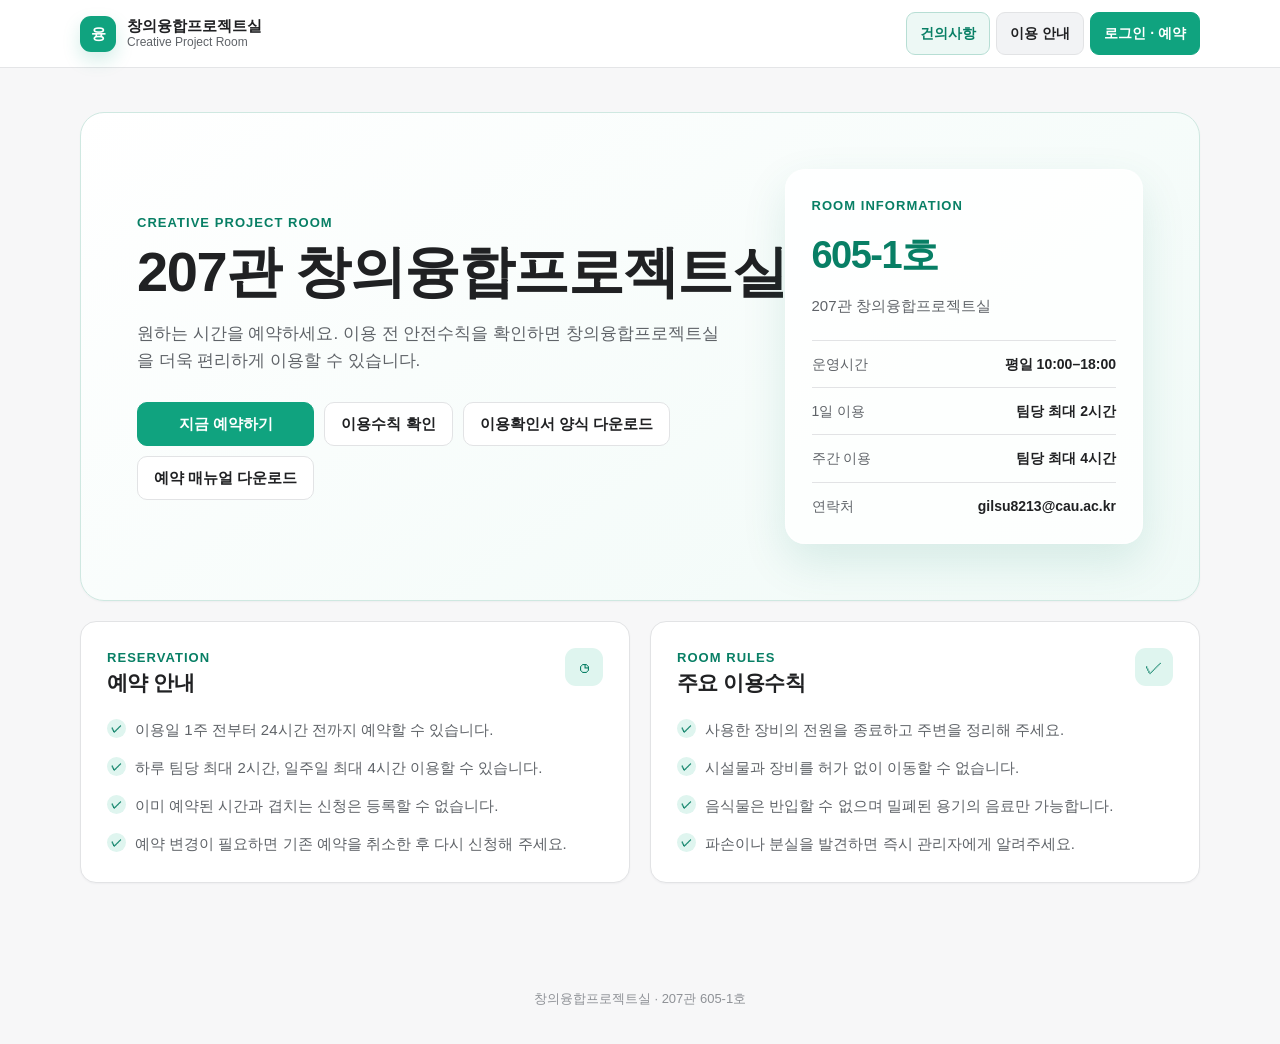
==== commit 909a5319: "0824" ====
--- a/index.html
+++ b/index.html
@@ -8,7 +8,7 @@
     content="창의융합프로젝트실 이용 안내와 온라인 예약 서비스"
   >
   <title>창의융합프로젝트실</title>
-  <link rel="stylesheet" href="./styles/style.css?v=20260806-suggestion-titles">
+  <link rel="stylesheet" href="./styles/style.css?v=20260824-reservation-manual">
 </head>
 <body>
   <header class="app-header">
@@ -38,12 +38,19 @@
         </p>
 
         <div class="hero-actions">
-          <a class="button" href="./login.html">지금 예약하기</a>
+          <div class="hero-primary-actions">
+            <a class="button" href="./login.html">지금 예약하기</a>
+            <a
+              class="button button-secondary"
+              href="./forms/reservation-manual.pdf"
+              download="창의융합프로젝트실_예약매뉴얼.pdf"
+            >예약 매뉴얼 다운로드</a>
+          </div>
           <a class="button button-secondary" href="#rules">이용수칙 확인</a>
           <a
             class="button button-secondary"
-            href="./forms/usage-report-form.html"
-            download="창의융합프로젝트실_이용확인서_양식.html"
+            href="./forms/창의융합프로젝트실_이용확인서.hwp"
+            download="창의융합프로젝트실_이용확인서.hwp"
           >이용확인서 양식 다운로드</a>
         </div>
       </div>
--- a/styles/style.css
+++ b/styles/style.css
@@ -1310,8 +1310,18 @@
 
 .hero-actions {
   display: flex;
+  align-items: flex-start;
   flex-wrap: wrap;
   gap: 10px;
+}
+
+.hero-primary-actions {
+  display: grid;
+  gap: 10px;
+}
+
+.hero-primary-actions .button {
+  width: 100%;
 }
 
 .room-panel {
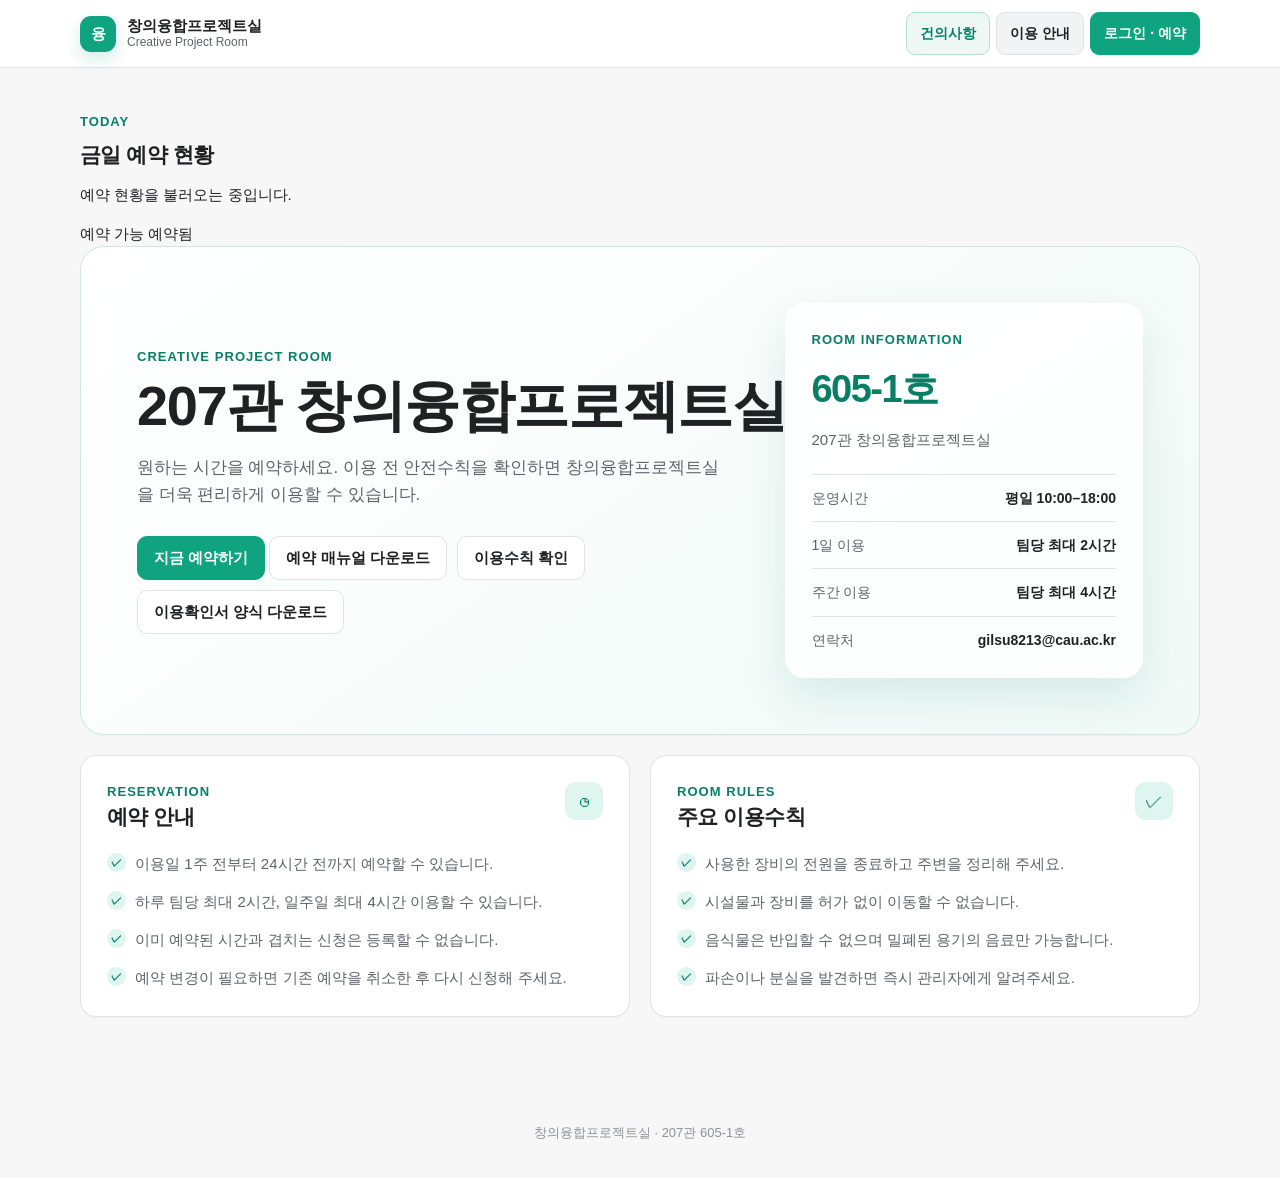
==== commit 5ba11652: "0904_3" ====
--- a/index.html
+++ b/index.html
@@ -8,7 +8,7 @@
     content="창의융합프로젝트실 이용 안내와 온라인 예약 서비스"
   >
   <title>창의융합프로젝트실</title>
-  <link rel="stylesheet" href="./styles/style.css?v=20260824-reservation-manual">
+  <link rel="stylesheet" href="./styles/style.css?v=20260904-today-status">
 </head>
 <body>
   <header class="app-header">
@@ -27,7 +27,33 @@
     </nav>
   </header>
 
-  <main class="container">
+  <main class="container home-container">
+    <aside
+      class="today-reservation-panel"
+      aria-labelledby="today-reservation-title"
+    >
+      <div class="today-reservation-heading">
+        <p class="eyebrow">Today</p>
+        <h2 id="today-reservation-title">금일 예약 현황</h2>
+        <p id="today-reservation-date" class="muted"></p>
+      </div>
+
+      <div
+        id="today-reservation-slots"
+        class="today-reservation-slots"
+        aria-live="polite"
+      >
+        <p class="today-reservation-loading">
+          예약 현황을 불러오는 중입니다.
+        </p>
+      </div>
+
+      <div class="today-reservation-legend" aria-label="예약 현황 색상 안내">
+        <span><i class="is-available" aria-hidden="true"></i>예약 가능</span>
+        <span><i class="is-booked" aria-hidden="true"></i>예약됨</span>
+      </div>
+    </aside>
+
     <section class="hero">
       <div class="hero-copy">
         <p class="eyebrow">Creative Project Room</p>
@@ -121,5 +147,7 @@
   <footer class="footer-note">
     창의융합프로젝트실 · 207관 605-1호
   </footer>
+
+  <script type="module" src="./scripts/home.js?v=20260904-today-status"></script>
 </body>
 </html>
--- a/styles/style.css
+++ b/styles/style.css
@@ -1310,18 +1310,8 @@
 
 .hero-actions {
   display: flex;
-  align-items: flex-start;
   flex-wrap: wrap;
   gap: 10px;
-}
-
-.hero-primary-actions {
-  display: grid;
-  gap: 10px;
-}
-
-.hero-primary-actions .button {
-  width: 100%;
 }
 
 .room-panel {
@@ -1615,6 +1605,46 @@
 .reservation-actions {
   display: flex;
   justify-content: flex-end;
+}
+
+.reservation-admin-comment {
+  margin: 18px 0;
+  padding: 15px 16px;
+  border: 1px solid #b9ded4;
+  border-left: 4px solid var(--brand);
+  border-radius: 11px;
+  background: var(--surface-accent);
+}
+
+.reservation-admin-comment-heading {
+  display: flex;
+  align-items: center;
+  justify-content: space-between;
+  gap: 12px;
+  margin-bottom: 7px;
+}
+
+.reservation-admin-comment-heading strong {
+  color: var(--brand-dark);
+  font-size: 14px;
+}
+
+.reservation-admin-comment-heading span {
+  color: var(--text-faint);
+  font-size: 11px;
+}
+
+.reservation-admin-comment p {
+  margin: 0;
+  overflow-wrap: anywhere;
+  color: var(--text);
+  font-size: 14px;
+  line-height: 1.7;
+  white-space: pre-wrap;
+}
+
+.reservation-admin-comment p.muted {
+  color: var(--text-soft);
 }
 
 /* Suggestions */
@@ -2372,6 +2402,43 @@
   font-size: 13px;
 }
 
+.admin-comment-help {
+  margin: -4px 0 12px;
+  color: var(--text-soft);
+  font-size: 13px;
+}
+
+.admin-comment-form {
+  display: grid;
+  gap: 10px;
+}
+
+.admin-comment-form textarea {
+  width: 100%;
+  min-height: 110px;
+  resize: vertical;
+}
+
+.admin-comment-form-footer {
+  display: flex;
+  align-items: center;
+  justify-content: space-between;
+  gap: 14px;
+}
+
+.admin-comment-form-footer small {
+  color: var(--text-soft);
+  font-size: 12px;
+}
+
+.admin-comment-form-footer small.is-error {
+  color: var(--danger-dark);
+}
+
+.admin-comment-form-footer button {
+  flex: 0 0 auto;
+}
+
 .admin-document-actions {
   display: flex;
   flex-wrap: wrap;
@@ -2878,6 +2945,16 @@
     justify-content: flex-start;
   }
 
+  .reservation-admin-comment-heading,
+  .admin-comment-form-footer {
+    align-items: flex-start;
+    flex-direction: column;
+  }
+
+  .admin-comment-form-footer button {
+    width: 100%;
+  }
+
   .admin-document-toolbar {
     display: grid;
     grid-template-columns: 1fr;
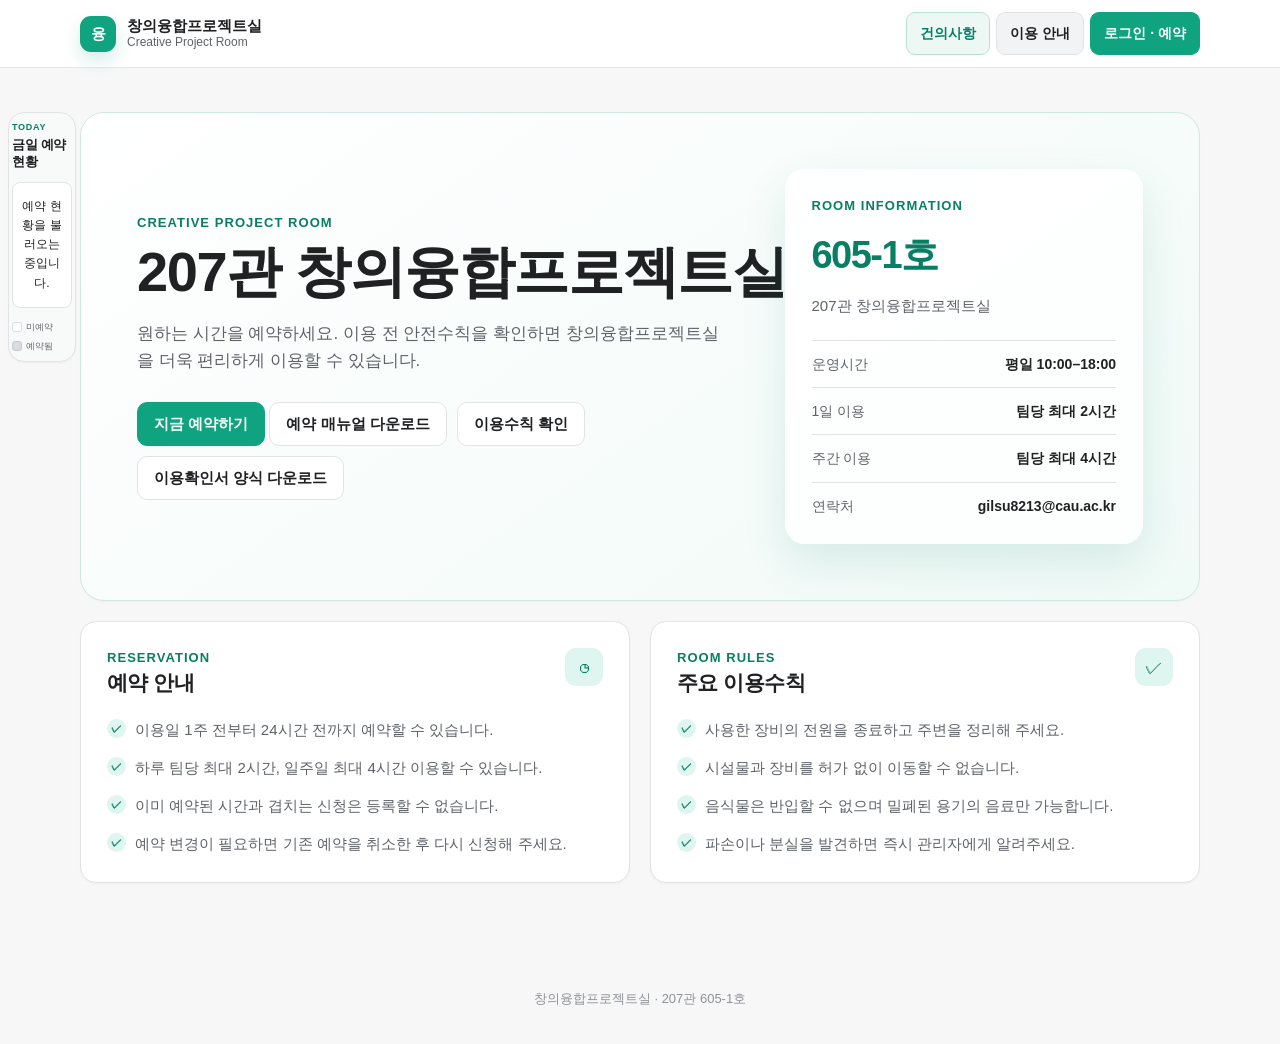
==== commit 39a57980: "0904_4" ====
--- a/index.html
+++ b/index.html
@@ -9,6 +9,7 @@
   >
   <title>창의융합프로젝트실</title>
   <link rel="stylesheet" href="./styles/style.css?v=20260904-today-status">
+  <link rel="stylesheet" href="./styles/today-status.css?v=20260904-left-v3">
 </head>
 <body>
   <header class="app-header">
@@ -49,7 +50,7 @@
       </div>
 
       <div class="today-reservation-legend" aria-label="예약 현황 색상 안내">
-        <span><i class="is-available" aria-hidden="true"></i>예약 가능</span>
+        <span><i class="is-available" aria-hidden="true"></i>미예약</span>
         <span><i class="is-booked" aria-hidden="true"></i>예약됨</span>
       </div>
     </aside>
@@ -148,6 +149,6 @@
     창의융합프로젝트실 · 207관 605-1호
   </footer>
 
-  <script type="module" src="./scripts/home.js?v=20260904-today-status"></script>
+  <script type="module" src="./scripts/home.js?v=20260904-left-v3"></script>
 </body>
 </html>
--- a/styles/today-status.css
+++ b/styles/today-status.css
@@ -0,0 +1,219 @@
+/* 메인 페이지 왼쪽 금일 예약 현황 전용 스타일 */
+.home-container {
+  position: relative;
+}
+
+.home-container .today-reservation-panel {
+  position: absolute;
+  top: 44px;
+  right: auto;
+  left: calc(50% - 50vw + 8px);
+  z-index: 5;
+  width: clamp(
+    78px,
+    calc(50vw - 576px),
+    220px
+  );
+  margin: 0;
+  padding: 16px;
+  border: 1px solid var(--border);
+  border-radius: 16px;
+  background: #f8faf9;
+  box-shadow: var(--shadow-sm);
+}
+
+.home-container .today-reservation-heading {
+  margin-bottom: 12px;
+}
+
+.home-container .today-reservation-heading .eyebrow {
+  margin-bottom: 3px;
+}
+
+.home-container .today-reservation-heading h2 {
+  margin-bottom: 3px;
+  font-size: 18px;
+  line-height: 1.25;
+}
+
+.home-container .today-reservation-heading .muted {
+  margin: 0;
+  font-size: 12px;
+}
+
+.home-container .today-reservation-slots {
+  display: grid;
+  grid-template-columns: 1fr;
+  gap: 6px;
+}
+
+.home-container .today-reservation-slot {
+  display: flex;
+  min-height: 36px;
+  align-items: center;
+  justify-content: center;
+  padding: 8px 7px;
+  border: 1px solid #d8dde2;
+  border-radius: 8px;
+  background: #ffffff;
+  color: var(--text);
+  text-align: center;
+}
+
+.home-container .today-reservation-slot.is-booked {
+  border-color: #c4c8cd;
+  background: #d9dcdf;
+  color: #50565e;
+}
+
+.home-container .today-reservation-time {
+  font-size: 12px;
+  font-weight: 800;
+  white-space: nowrap;
+}
+
+.home-container .today-reservation-loading,
+.home-container .today-reservation-error {
+  margin: 0;
+  padding: 14px 8px;
+  border: 1px solid var(--border);
+  border-radius: 8px;
+  background: #ffffff;
+  font-size: 12px;
+  line-height: 1.6;
+  text-align: center;
+}
+
+.home-container .today-reservation-error {
+  color: var(--danger-dark);
+  background: #fff4f3;
+}
+
+.home-container .today-reservation-legend {
+  display: flex;
+  flex-wrap: wrap;
+  gap: 7px 10px;
+  margin-top: 12px;
+  color: var(--text-soft);
+  font-size: 10px;
+}
+
+.home-container .today-reservation-legend span {
+  display: inline-flex;
+  align-items: center;
+  gap: 4px;
+  white-space: nowrap;
+}
+
+.home-container .today-reservation-legend i {
+  display: inline-block;
+  width: 10px;
+  height: 10px;
+  border: 1px solid #d8dde2;
+  border-radius: 3px;
+  background: #ffffff;
+}
+
+.home-container .today-reservation-legend i.is-booked {
+  border-color: #c4c8cd;
+  background: #d9dcdf;
+}
+
+@media (min-width: 1281px) and (max-width: 1500px) {
+  .home-container .today-reservation-panel {
+    padding: 8px 6px;
+  }
+
+  .home-container .today-reservation-heading h2 {
+    font-size: 14px;
+  }
+
+  .home-container .today-reservation-heading .eyebrow,
+  .home-container .today-reservation-heading .muted {
+    font-size: 10px;
+  }
+
+  .home-container .today-reservation-slot {
+    min-height: 32px;
+    padding: 6px 2px;
+  }
+
+  .home-container .today-reservation-time {
+    font-size: 10px;
+  }
+}
+
+@media (min-width: 901px) and (max-width: 1280px) {
+  .home-container .today-reservation-panel {
+    width: 68px;
+    padding: 7px 3px;
+  }
+
+  .home-container .today-reservation-heading h2 {
+    font-size: 13px;
+  }
+
+  .home-container .today-reservation-heading .eyebrow,
+  .home-container .today-reservation-heading .muted {
+    font-size: 9px;
+  }
+
+  .home-container .today-reservation-slot {
+    min-height: 30px;
+    padding: 5px 1px;
+  }
+
+  .home-container .today-reservation-time {
+    font-size: 9px;
+    letter-spacing: -0.03em;
+  }
+
+  .home-container .today-reservation-legend {
+    gap: 5px;
+    font-size: 9px;
+  }
+}
+
+/* 실제 모바일 크기에서만 겹침 방지용 상단 배치를 사용합니다. */
+@media (max-width: 900px) {
+  .home-container .today-reservation-panel {
+    position: static;
+    width: 100%;
+    margin-bottom: 20px;
+    padding: 16px;
+  }
+
+  .home-container .today-reservation-slots {
+    grid-template-columns: repeat(4, minmax(0, 1fr));
+  }
+
+  .home-container .today-reservation-heading h2 {
+    font-size: 18px;
+  }
+
+  .home-container .today-reservation-heading .eyebrow,
+  .home-container .today-reservation-heading .muted {
+    font-size: 12px;
+  }
+
+  .home-container .today-reservation-slot {
+    min-height: 36px;
+    padding: 8px 7px;
+  }
+
+  .home-container .today-reservation-time {
+    font-size: 12px;
+  }
+}
+
+@media (max-width: 700px) {
+  .home-container .today-reservation-slots {
+    grid-template-columns: repeat(2, minmax(0, 1fr));
+  }
+}
+
+@media (max-width: 420px) {
+  .home-container .today-reservation-slots {
+    grid-template-columns: 1fr;
+  }
+}
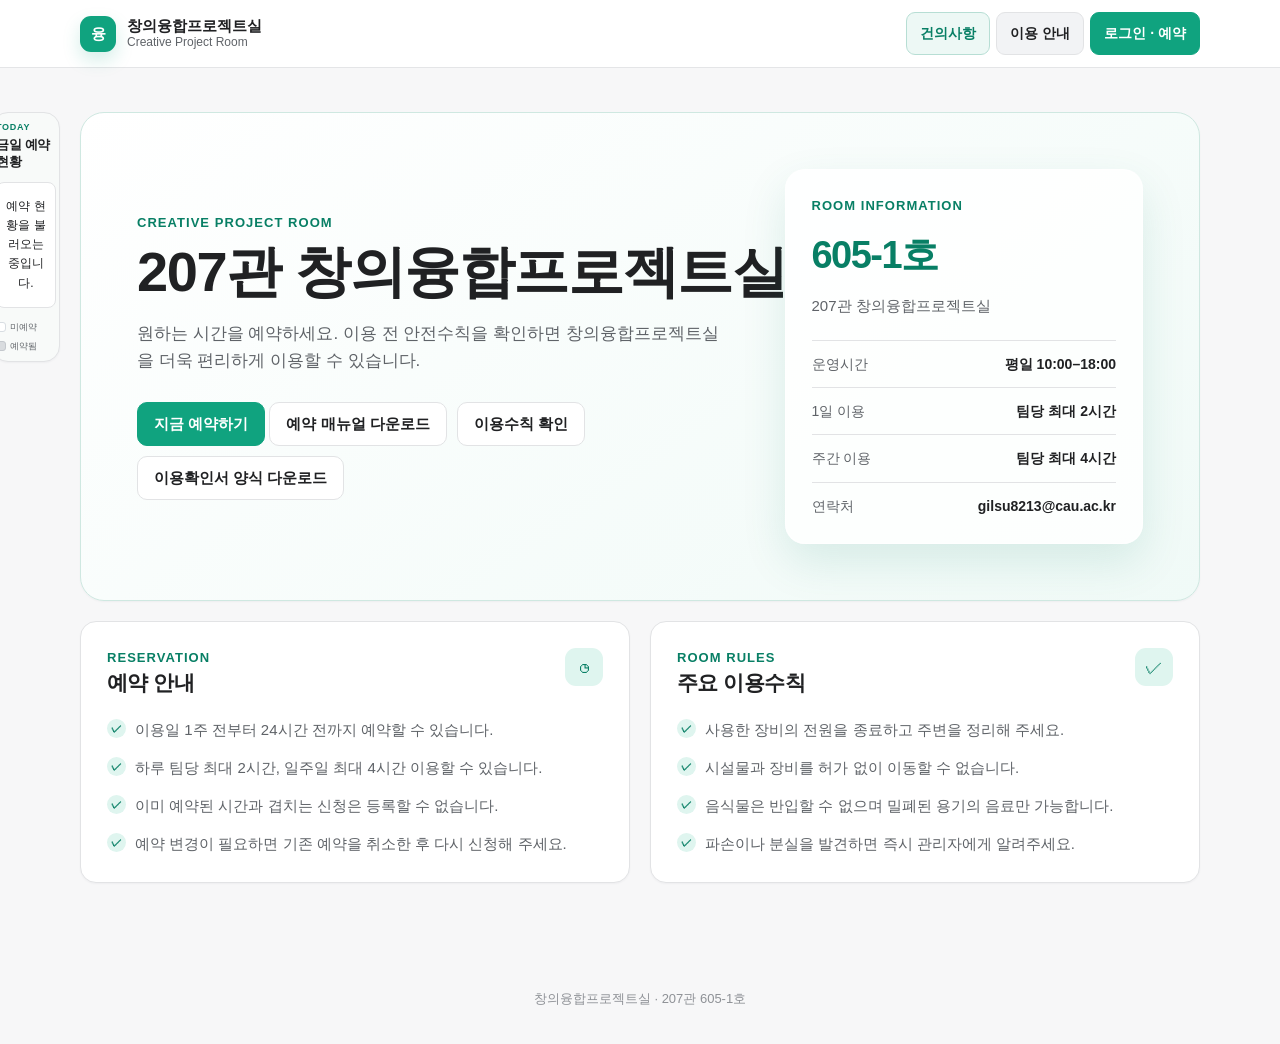
==== commit b0f7b9b3: "0904_5" ====
--- a/index.html
+++ b/index.html
@@ -9,7 +9,7 @@
   >
   <title>창의융합프로젝트실</title>
   <link rel="stylesheet" href="./styles/style.css?v=20260904-today-status">
-  <link rel="stylesheet" href="./styles/today-status.css?v=20260904-left-v3">
+  <link rel="stylesheet" href="./styles/today-status.css?v=20260904-left-gap-v4">
 </head>
 <body>
   <header class="app-header">
--- a/styles/today-status.css
+++ b/styles/today-status.css
@@ -6,8 +6,8 @@
 .home-container .today-reservation-panel {
   position: absolute;
   top: 44px;
-  right: auto;
-  left: calc(50% - 50vw + 8px);
+  right: calc(100% + 20px);
+  left: auto;
   z-index: 5;
   width: clamp(
     78px,
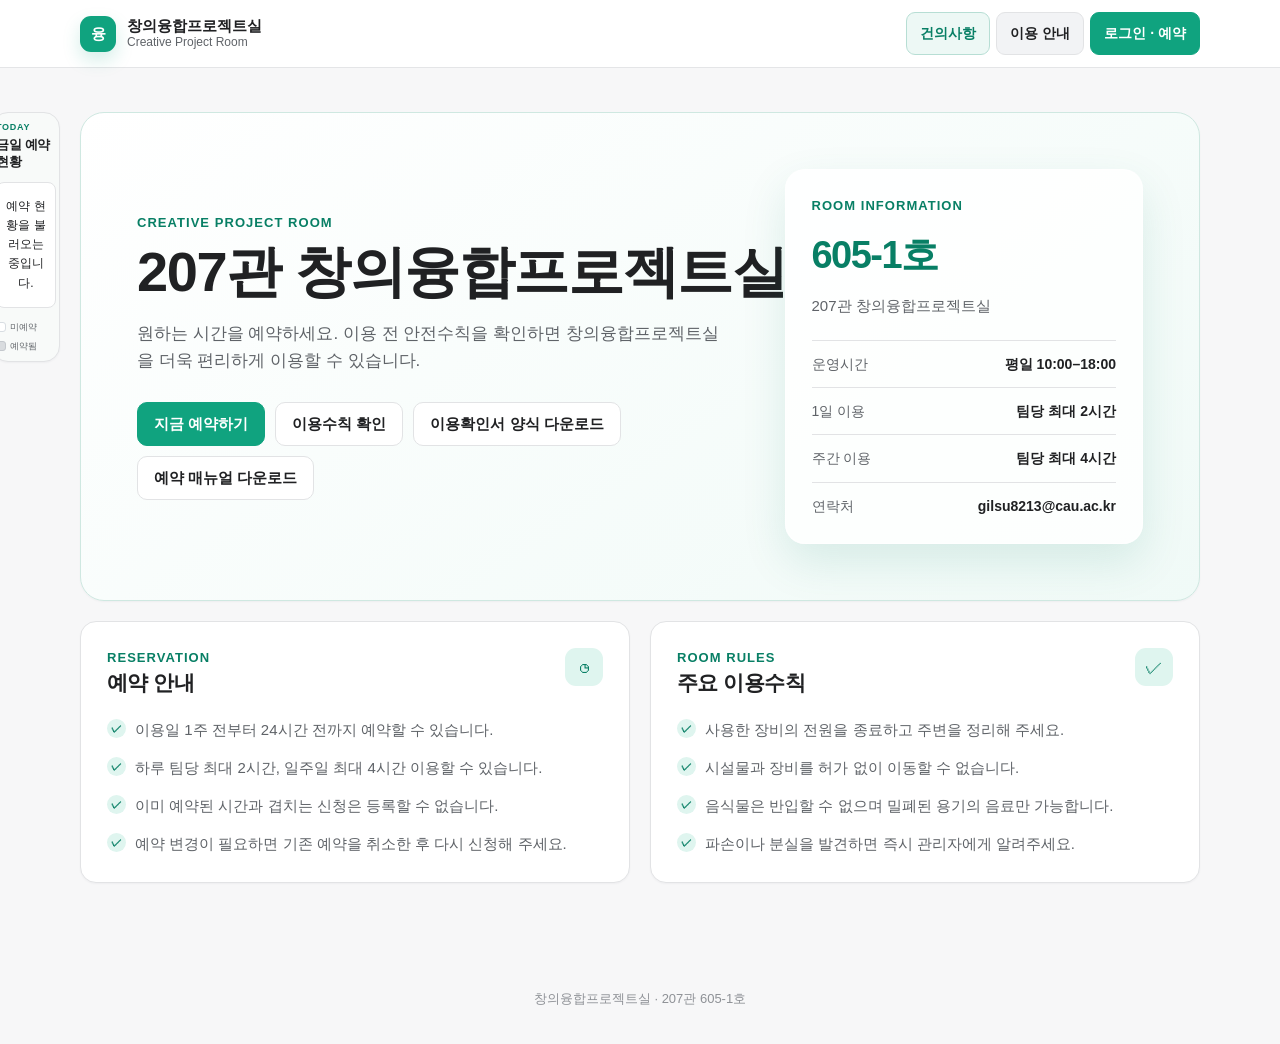
==== commit 6285174e: "0904_5" ====
--- a/index.html
+++ b/index.html
@@ -8,7 +8,7 @@
     content="창의융합프로젝트실 이용 안내와 온라인 예약 서비스"
   >
   <title>창의융합프로젝트실</title>
-  <link rel="stylesheet" href="./styles/style.css?v=20260904-today-status">
+  <link rel="stylesheet" href="./styles/style.css?v=20260904-button-layout">
   <link rel="stylesheet" href="./styles/today-status.css?v=20260904-left-gap-v4">
 </head>
 <body>
@@ -67,18 +67,18 @@
         <div class="hero-actions">
           <div class="hero-primary-actions">
             <a class="button" href="./login.html">지금 예약하기</a>
+            <a class="button button-secondary" href="#rules">이용수칙 확인</a>
             <a
               class="button button-secondary"
-              href="./forms/reservation-manual.pdf"
-              download="창의융합프로젝트실_예약매뉴얼.pdf"
-            >예약 매뉴얼 다운로드</a>
+              href="./forms/창의융합프로젝트실_이용확인서.hwp"
+              download="창의융합프로젝트실_이용확인서.hwp"
+            >이용확인서 양식 다운로드</a>
           </div>
-          <a class="button button-secondary" href="#rules">이용수칙 확인</a>
           <a
             class="button button-secondary"
-            href="./forms/창의융합프로젝트실_이용확인서.hwp"
-            download="창의융합프로젝트실_이용확인서.hwp"
-          >이용확인서 양식 다운로드</a>
+            href="./forms/reservation-manual.pdf"
+            download="창의융합프로젝트실_예약매뉴얼.pdf"
+          >예약 매뉴얼 다운로드</a>
         </div>
       </div>
 
--- a/styles/style.css
+++ b/styles/style.css
@@ -1314,6 +1314,13 @@
   gap: 10px;
 }
 
+.hero-primary-actions {
+  display: flex;
+  flex: 0 0 100%;
+  flex-wrap: wrap;
+  gap: 10px;
+}
+
 .room-panel {
   padding: 26px;
   border: 1px solid rgba(255, 255, 255, 0.9);
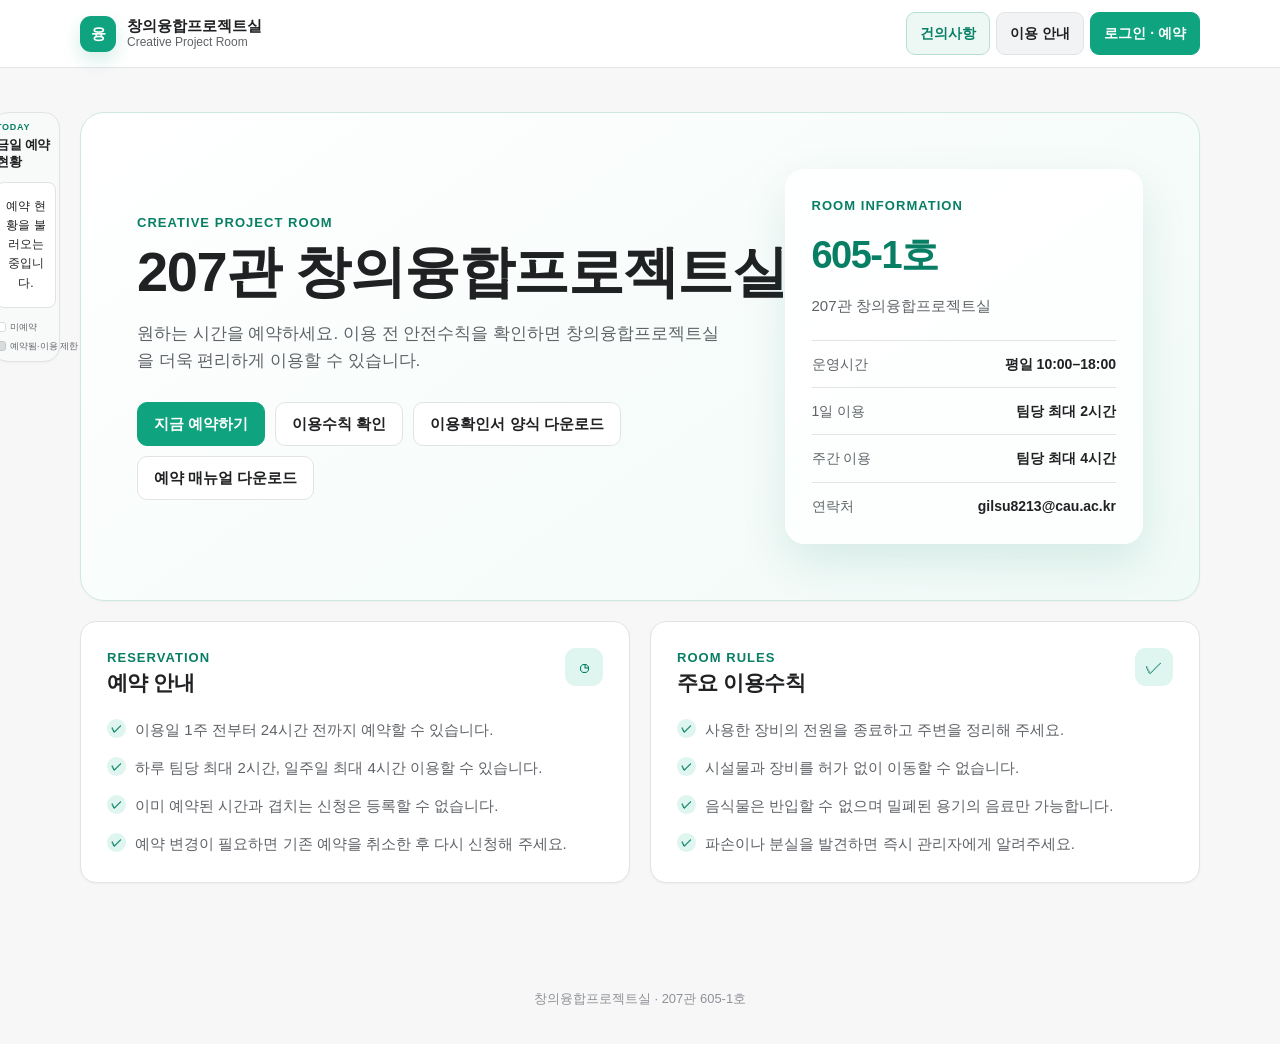
==== commit 49141487: "1028" ====
--- a/index.html
+++ b/index.html
@@ -51,7 +51,7 @@
 
       <div class="today-reservation-legend" aria-label="예약 현황 색상 안내">
         <span><i class="is-available" aria-hidden="true"></i>미예약</span>
-        <span><i class="is-booked" aria-hidden="true"></i>예약됨</span>
+        <span><i class="is-booked" aria-hidden="true"></i>예약됨·이용 제한</span>
       </div>
     </aside>
 
--- a/styles/style.css
+++ b/styles/style.css
@@ -516,6 +516,15 @@
   accent-color: var(--brand);
 }
 
+.checkbox-label-danger span {
+  color: var(--danger-dark);
+  font-weight: 800;
+}
+
+.checkbox-label-danger strong {
+  font-weight: 900;
+}
+
 .reservation-rules-notice {
   padding: 18px 20px;
   border: 1px solid #f1d3a8;
@@ -1975,6 +1984,11 @@
   height: 9px;
   border-radius: 50%;
   background: var(--danger);
+}
+
+.admin-calendar-legend-block i {
+  border-radius: 3px;
+  background: #6d747c;
 }
 
 .admin-calendar-navigation {
@@ -2095,6 +2109,30 @@
   transform: translateY(-1px);
 }
 
+.calendar-reservation-item.is-report-review-pending {
+  border-color: #efc7c7;
+  border-left-color: #d66767;
+  background: #fff1f1;
+}
+
+.calendar-reservation-item.is-report-review-pending:hover {
+  border-color: #e8aaaa;
+  border-left-color: #c34f4f;
+  background: #ffe7e7;
+}
+
+.calendar-reservation-item.is-certificate-review-pending {
+  border-color: #c6daf0;
+  border-left-color: #5b91c7;
+  background: #eef6ff;
+}
+
+.calendar-reservation-item.is-certificate-review-pending:hover {
+  border-color: #a9caea;
+  border-left-color: #3e78b1;
+  background: #e2f0ff;
+}
+
 .calendar-reservation-item:active {
   transform: translateY(0);
 }
@@ -2127,6 +2165,156 @@
   color: var(--brand-dark);
   font-size: 10px;
   font-weight: 800;
+}
+
+.calendar-time-block {
+  display: grid;
+  min-width: 0;
+  gap: 2px;
+  padding: 8px 9px;
+  border: 1px solid #c9cdd2;
+  border-left: 3px solid #6d747c;
+  border-radius: 8px;
+  color: var(--text);
+  background: #eef0f2;
+}
+
+.calendar-time-block-title {
+  color: #4d545c;
+  font-size: 13px;
+}
+
+.calendar-time-block .calendar-reservation-time strong {
+  color: #4d545c;
+}
+
+.calendar-time-block-reason {
+  overflow: hidden;
+  color: var(--text-soft);
+  font-size: 10px;
+  text-overflow: ellipsis;
+  white-space: nowrap;
+}
+
+.calendar-time-block a {
+  width: max-content;
+  margin-top: 2px;
+  color: #4d545c;
+  font-size: 10px;
+  font-weight: 800;
+}
+
+.admin-time-block-layout {
+  display: grid;
+  grid-template-columns: minmax(280px, 0.72fr) minmax(0, 1.28fr);
+  align-items: start;
+  gap: 20px;
+}
+
+.admin-time-block-form-card,
+.admin-time-block-list-card {
+  padding: 24px;
+}
+
+.admin-time-block-form-card h2,
+.admin-time-block-list-card h2 {
+  margin-bottom: 8px;
+}
+
+.admin-time-block-form-card .muted,
+.admin-time-block-list-card .muted {
+  margin-bottom: 20px;
+}
+
+.admin-time-block-form {
+  display: grid;
+  gap: 16px;
+}
+
+.admin-time-block-time-grid {
+  display: grid;
+  grid-template-columns: repeat(2, minmax(0, 1fr));
+  gap: 12px;
+}
+
+.admin-time-block-form button[type="submit"] {
+  width: 100%;
+}
+
+.admin-time-block-list-header {
+  display: flex;
+  align-items: flex-start;
+  justify-content: space-between;
+  gap: 16px;
+}
+
+.admin-time-block-list-header button {
+  min-height: 40px;
+  border-color: var(--border);
+  color: var(--text);
+  background: var(--surface);
+}
+
+.admin-time-block-list {
+  display: grid;
+  gap: 10px;
+}
+
+.admin-time-block-item {
+  display: grid;
+  grid-template-columns: minmax(0, 1fr) auto;
+  align-items: center;
+  gap: 16px;
+  padding: 16px;
+  border: 1px solid var(--border);
+  border-left: 4px solid #6d747c;
+  border-radius: 12px;
+  background: #f7f8f9;
+}
+
+.admin-time-block-item strong,
+.admin-time-block-item span,
+.admin-time-block-item small {
+  display: block;
+}
+
+.admin-time-block-item strong {
+  margin-bottom: 4px;
+  font-size: 15px;
+}
+
+.admin-time-block-item span {
+  color: var(--text-soft);
+  font-size: 13px;
+  font-weight: 750;
+}
+
+.admin-time-block-item small {
+  margin-top: 5px;
+  color: var(--text-faint);
+  line-height: 1.5;
+}
+
+.admin-time-block-delete {
+  border-color: #efb9b4;
+  color: var(--danger-dark);
+  background: #fff4f3;
+}
+
+.admin-time-block-delete:hover {
+  border-color: var(--danger);
+  color: #ffffff;
+  background: var(--danger);
+}
+
+.admin-time-block-empty {
+  margin: 0;
+  padding: 24px 16px;
+  border: 1px dashed var(--border-strong);
+  border-radius: 12px;
+  color: var(--text-soft);
+  background: var(--surface-soft);
+  text-align: center;
 }
 
 .calendar-approval-status {
@@ -2630,6 +2818,30 @@
   margin-top: 18px;
 }
 
+.admin-delete-section {
+  padding: 18px;
+  border: 1px solid #f0b4ae;
+  border-radius: 12px;
+  background: #fff8f7;
+}
+
+.admin-detail-section + .admin-delete-section {
+  border-top: 1px solid #f0b4ae;
+}
+
+.admin-delete-section h3 {
+  margin-bottom: 8px;
+  color: var(--danger-dark);
+}
+
+.admin-delete-warning {
+  margin-bottom: 0;
+  color: var(--danger-dark);
+  font-size: 13px;
+  font-weight: 700;
+  line-height: 1.6;
+}
+
 .filter-row {
   display: flex;
   justify-content: flex-end;
@@ -2722,6 +2934,22 @@
 }
 
 @media (max-width: 700px) {
+  .admin-time-block-layout {
+    grid-template-columns: 1fr;
+  }
+
+  .admin-time-block-time-grid {
+    grid-template-columns: 1fr;
+  }
+
+  .admin-time-block-item {
+    grid-template-columns: 1fr;
+  }
+
+  .admin-time-block-delete {
+    width: 100%;
+  }
+
   .container {
     width: min(100% - 28px, 1120px);
     padding: 30px 0 52px;
